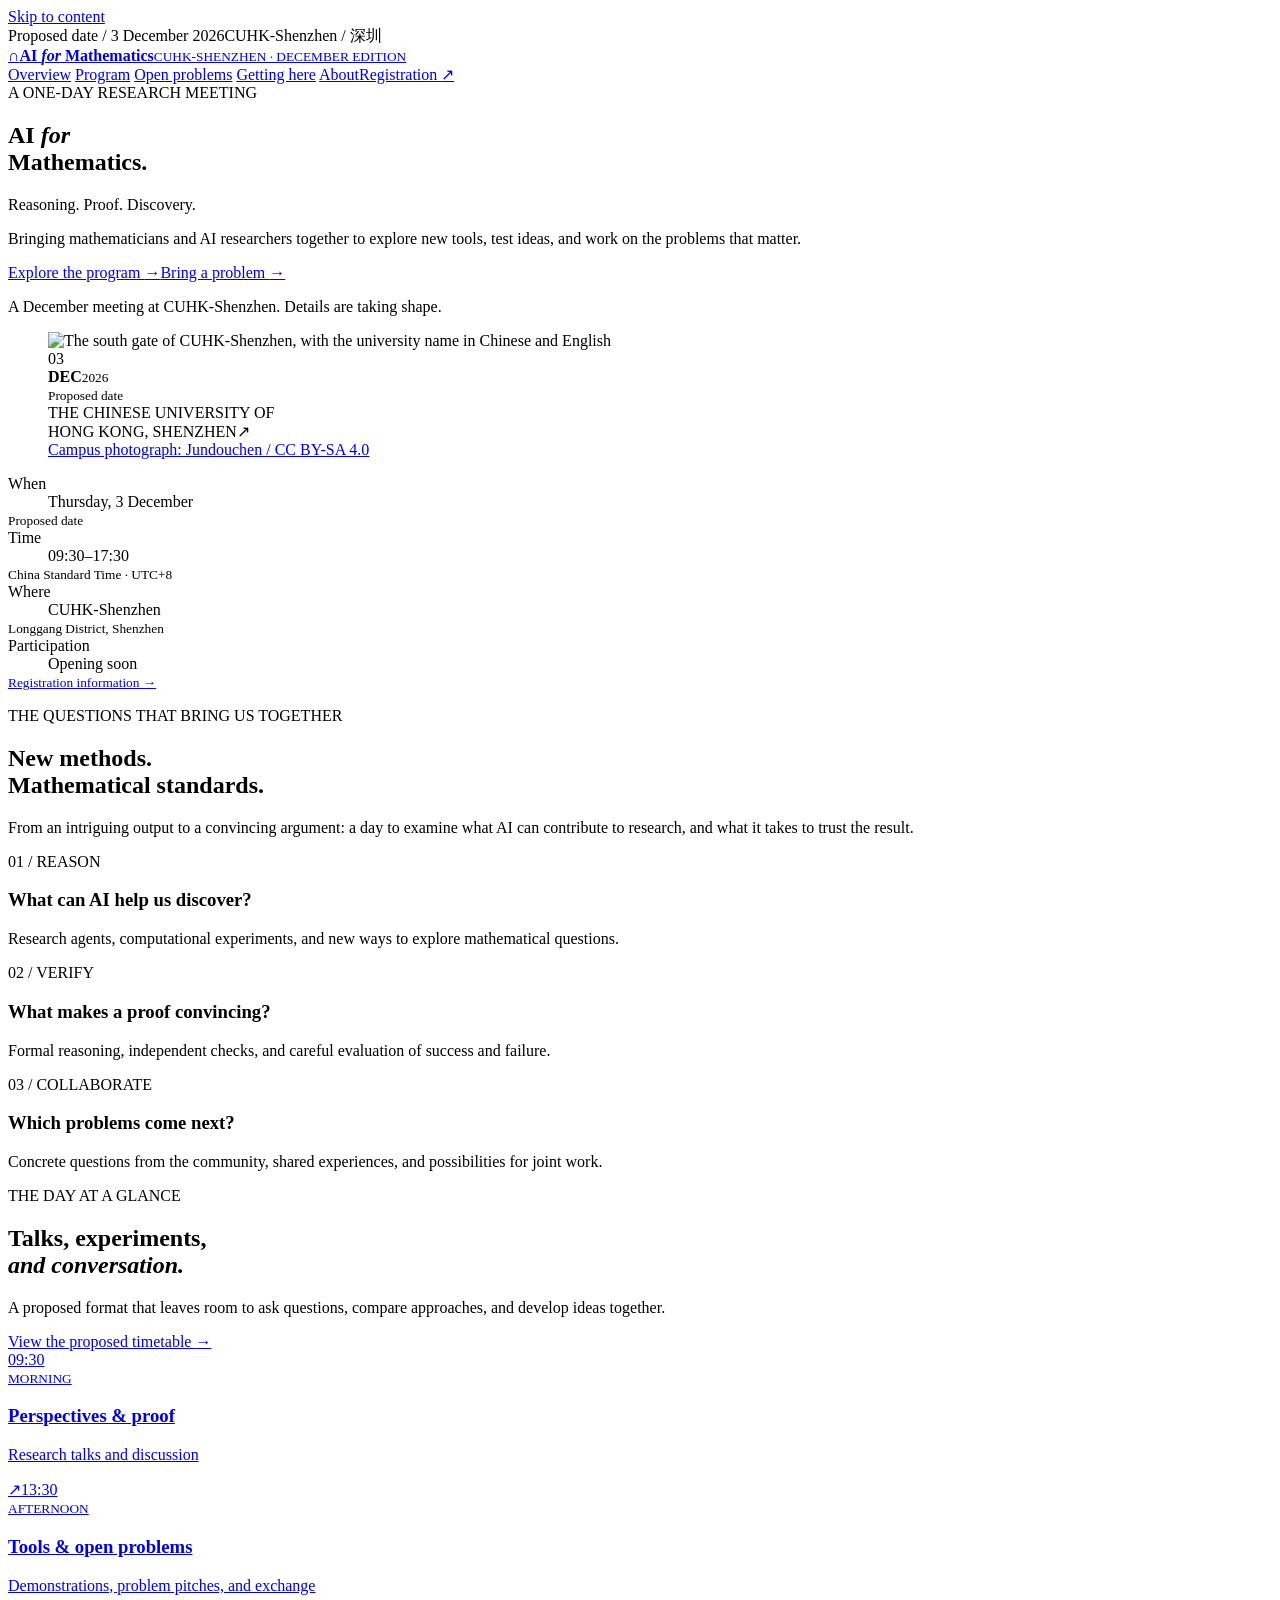
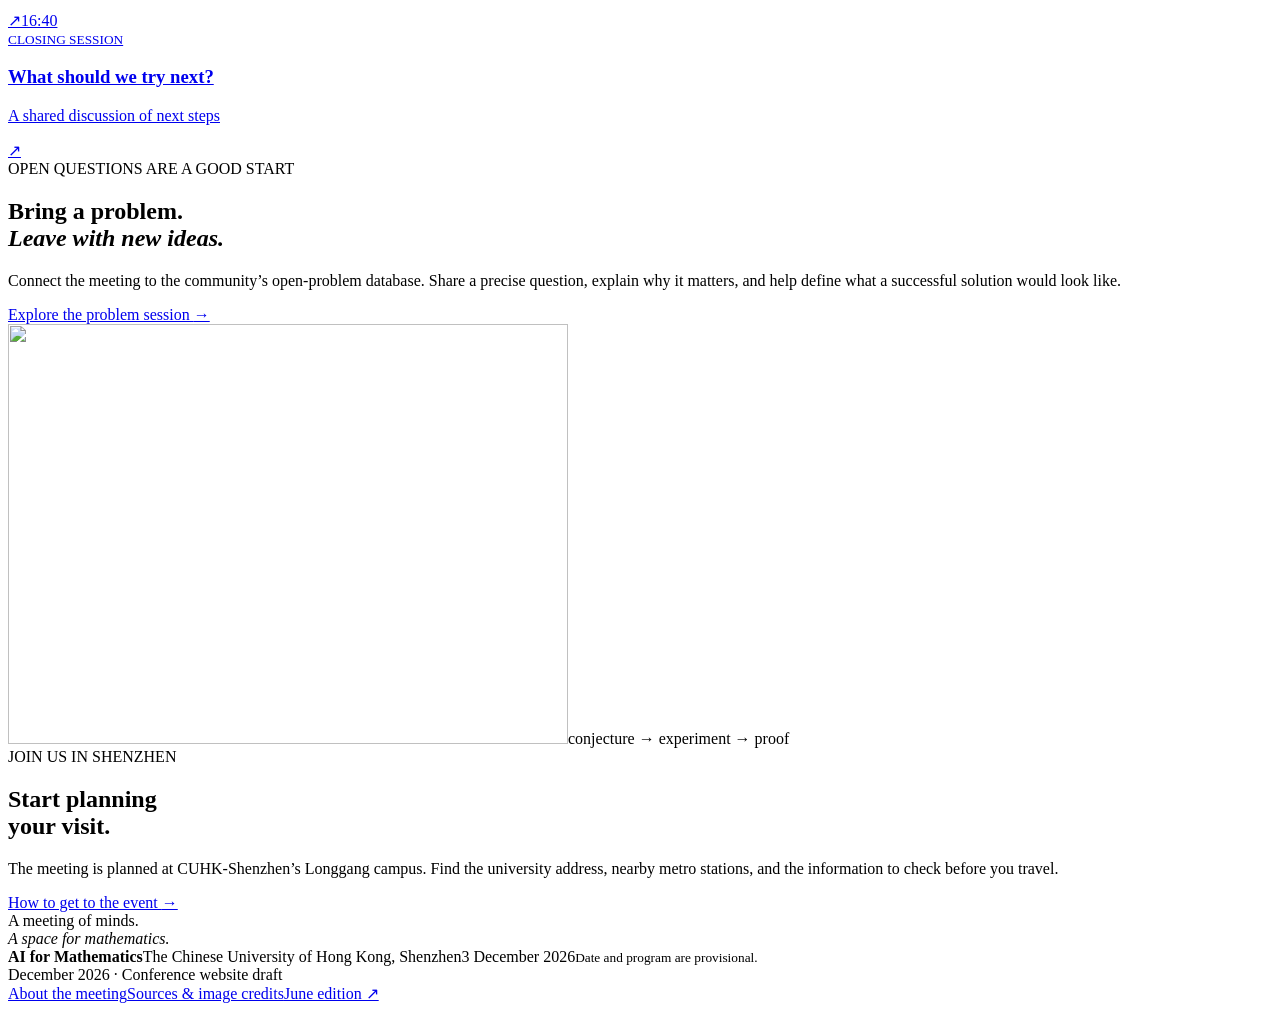
==== index.html @ 8c93e21c "Add files via upload" ====
<!doctype html>
<html lang="en">
<head>
  <meta charset="utf-8">
  <meta name="viewport" content="width=device-width, initial-scale=1">
  <meta name="description" content="A proposed one-day meeting on AI for mathematical reasoning, proof, and discovery at CUHK-Shenzhen in December 2026.">
  <meta name="theme-color" content="#192c3e">
  <meta property="og:title" content="Overview | AI for Mathematics">
  <meta property="og:description" content="A proposed one-day meeting on AI for mathematical reasoning, proof, and discovery at CUHK-Shenzhen in December 2026.">
  <meta property="og:type" content="website">
  <title>Overview | AI for Mathematics · CUHK-Shenzhen</title>
  <link rel="icon" href="assets/images/favicon.svg" type="image/svg+xml">
  <link rel="stylesheet" href="assets/css/styles.css">
  <script src="assets/js/event-config.js" defer></script>
  <script src="assets/js/main.js" defer></script>
</head>
<body>
<a class="skip-link" href="#main">Skip to content</a>
<div class="announcement"><div class="container announcement-inner"><span><span class="status-dot"></span><span data-date-status>Proposed date</span> <span class="announcement-separator">/</span> <span data-event-date>3 December 2026</span></span><span>CUHK-Shenzhen <span class="announcement-separator">/</span> 深圳</span></div></div>
<header class="site-header">
 <div class="container header-inner">
  <a class="brand" href="index.html" aria-label="AI for Mathematics, home"><span class="brand-symbol" aria-hidden="true">∩</span><span><strong>AI <i>for</i> Mathematics</strong><small>CUHK-SHENZHEN · DECEMBER EDITION</small></span></a>
  <button class="menu-toggle" type="button" aria-expanded="false" aria-controls="site-nav" hidden><span>Menu</span><span class="menu-icon" aria-hidden="true"></span></button>
  <nav id="site-nav" aria-label="Main navigation"><a href="index.html" aria-current="page">Overview</a>
<a href="program.html">Program</a>
<a href="problems.html">Open problems</a>
<a href="venue.html">Getting here</a>
<a href="about.html">About</a><a class="nav-register" href="registration.html">Registration <span aria-hidden="true">↗</span></a></nav>
 </div>
</header>
<main id="main">

<section class="hero container">
 <div class="hero-copy"><div class="eyebrow"><span class="mini-rule"></span> A ONE-DAY RESEARCH MEETING</div><h1>AI <em>for</em><br>Mathematics<span class="orange-dot">.</span></h1><p class="hero-tagline">Reasoning. Proof. Discovery.</p><p class="hero-description">Bringing mathematicians and AI researchers together to explore new tools, test ideas, and work on the problems that matter.</p><div class="actions"><a class="button button-primary" href="program.html">Explore the program <span aria-hidden="true">→</span></a><a class="button button-text" href="problems.html">Bring a problem <span aria-hidden="true">→</span></a></div><p class="hero-note">A December meeting at CUHK-Shenzhen. Details are taking shape.</p></div>
 <figure class="hero-figure"><div class="hero-photo-wrap"><img src="assets/images/campus.jpg" alt="The south gate of CUHK-Shenzhen, with the university name in Chinese and English" width="1280" height="853" fetchpriority="high"><div class="date-stamp"><span data-date-day>03</span><div><strong data-date-month>DEC</strong><small data-date-year>2026</small></div><small class="stamp-label" data-date-status>Proposed date</small></div><div class="photo-label"><span>THE CHINESE UNIVERSITY OF<br>HONG KONG, SHENZHEN</span><span aria-hidden="true">↗</span></div></div><figcaption><a href="credits.html#campus-photo">Campus photograph: Jundouchen / CC BY-SA 4.0</a></figcaption></figure>
</section>
<div class="container"><dl class="event-strip"><div><dt>When</dt><dd data-event-weekday>Thursday, 3 December</dd><small data-date-status>Proposed date</small></div><div><dt>Time</dt><dd data-event-hours>09:30–17:30</dd><small>China Standard Time · UTC+8</small></div><div><dt>Where</dt><dd>CUHK-Shenzhen</dd><small>Longgang District, Shenzhen</small></div><div><dt>Participation</dt><dd data-registration-state>Opening soon</dd><small><a href="registration.html">Registration information →</a></small></div></dl></div>
<section class="section container"><div class="section-heading"><div><div class="eyebrow">THE QUESTIONS THAT BRING US TOGETHER</div><h2>New methods.<br>Mathematical standards.</h2></div><p>From an intriguing output to a convincing argument: a day to examine what AI can contribute to research, and what it takes to trust the result.</p></div><div class="theme-grid"><article><span class="item-number">01 / REASON</span><h3>What can AI help us discover?</h3><p>Research agents, computational experiments, and new ways to explore mathematical questions.</p></article><article><span class="item-number">02 / VERIFY</span><h3>What makes a proof convincing?</h3><p>Formal reasoning, independent checks, and careful evaluation of success and failure.</p></article><article><span class="item-number">03 / COLLABORATE</span><h3>Which problems come next?</h3><p>Concrete questions from the community, shared experiences, and possibilities for joint work.</p></article></div></section>
<section class="program-peek"><div class="container split-section"><div><div class="eyebrow">THE DAY AT A GLANCE</div><h2>Talks, experiments,<br><em>and conversation.</em></h2><p>A proposed format that leaves room to ask questions, compare approaches, and develop ideas together.</p><a class="text-link" href="program.html">View the proposed timetable <span aria-hidden="true">→</span></a></div><div class="day-outline"><a href="program.html#morning"><span class="outline-time">09:30</span><div><small>MORNING</small><h3>Perspectives &amp; proof</h3><p>Research talks and discussion</p></div><span aria-hidden="true">↗</span></a><a href="program.html#afternoon"><span class="outline-time">13:30</span><div><small>AFTERNOON</small><h3>Tools &amp; open problems</h3><p>Demonstrations, problem pitches, and exchange</p></div><span aria-hidden="true">↗</span></a><a href="program.html#closing"><span class="outline-time">16:40</span><div><small>CLOSING SESSION</small><h3>What should we try next?</h3><p>A shared discussion of next steps</p></div><span aria-hidden="true">↗</span></a></div></div></section>
<section class="section container"><div class="problem-banner"><div><div class="eyebrow">OPEN QUESTIONS ARE A GOOD START</div><h2>Bring a problem.<br><em>Leave with new ideas.</em></h2><p>Connect the meeting to the community’s open-problem database. Share a precise question, explain why it matters, and help define what a successful solution would look like.</p><a class="button button-light" href="problems.html">Explore the problem session <span aria-hidden="true">→</span></a></div><div class="math-art" aria-hidden="true"><img src="assets/images/math-lines.svg" alt="" width="560" height="420"><span>conjecture → experiment → proof</span></div></div></section>
<section class="container section final-split"><div><div class="eyebrow">JOIN US IN SHENZHEN</div><h2>Start planning<br>your visit.</h2></div><div><p>The meeting is planned at CUHK-Shenzhen’s Longgang campus. Find the university address, nearby metro stations, and the information to check before you travel.</p><a class="text-link" href="venue.html">How to get to the event <span aria-hidden="true">→</span></a></div></section>

</main>
<footer class="site-footer"><div class="container footer-top"><div class="footer-title">A meeting of minds.<br><em>A space for mathematics.</em></div><div class="footer-details"><strong>AI for Mathematics</strong><span>The Chinese University of Hong Kong, Shenzhen</span><span data-event-date>3 December 2026</span><small>Date and program are provisional.</small></div></div><div class="container footer-bottom"><span>December 2026 · Conference website draft</span><div><a href="about.html">About the meeting</a><a href="credits.html">Sources &amp; image credits</a><a href="https://rybindmitry.github.io/events/ai-math-day.html" target="_blank" rel="noopener noreferrer">June edition ↗</a></div></div></footer><div class="toast" role="status" aria-live="polite"></div>
</body>
</html>
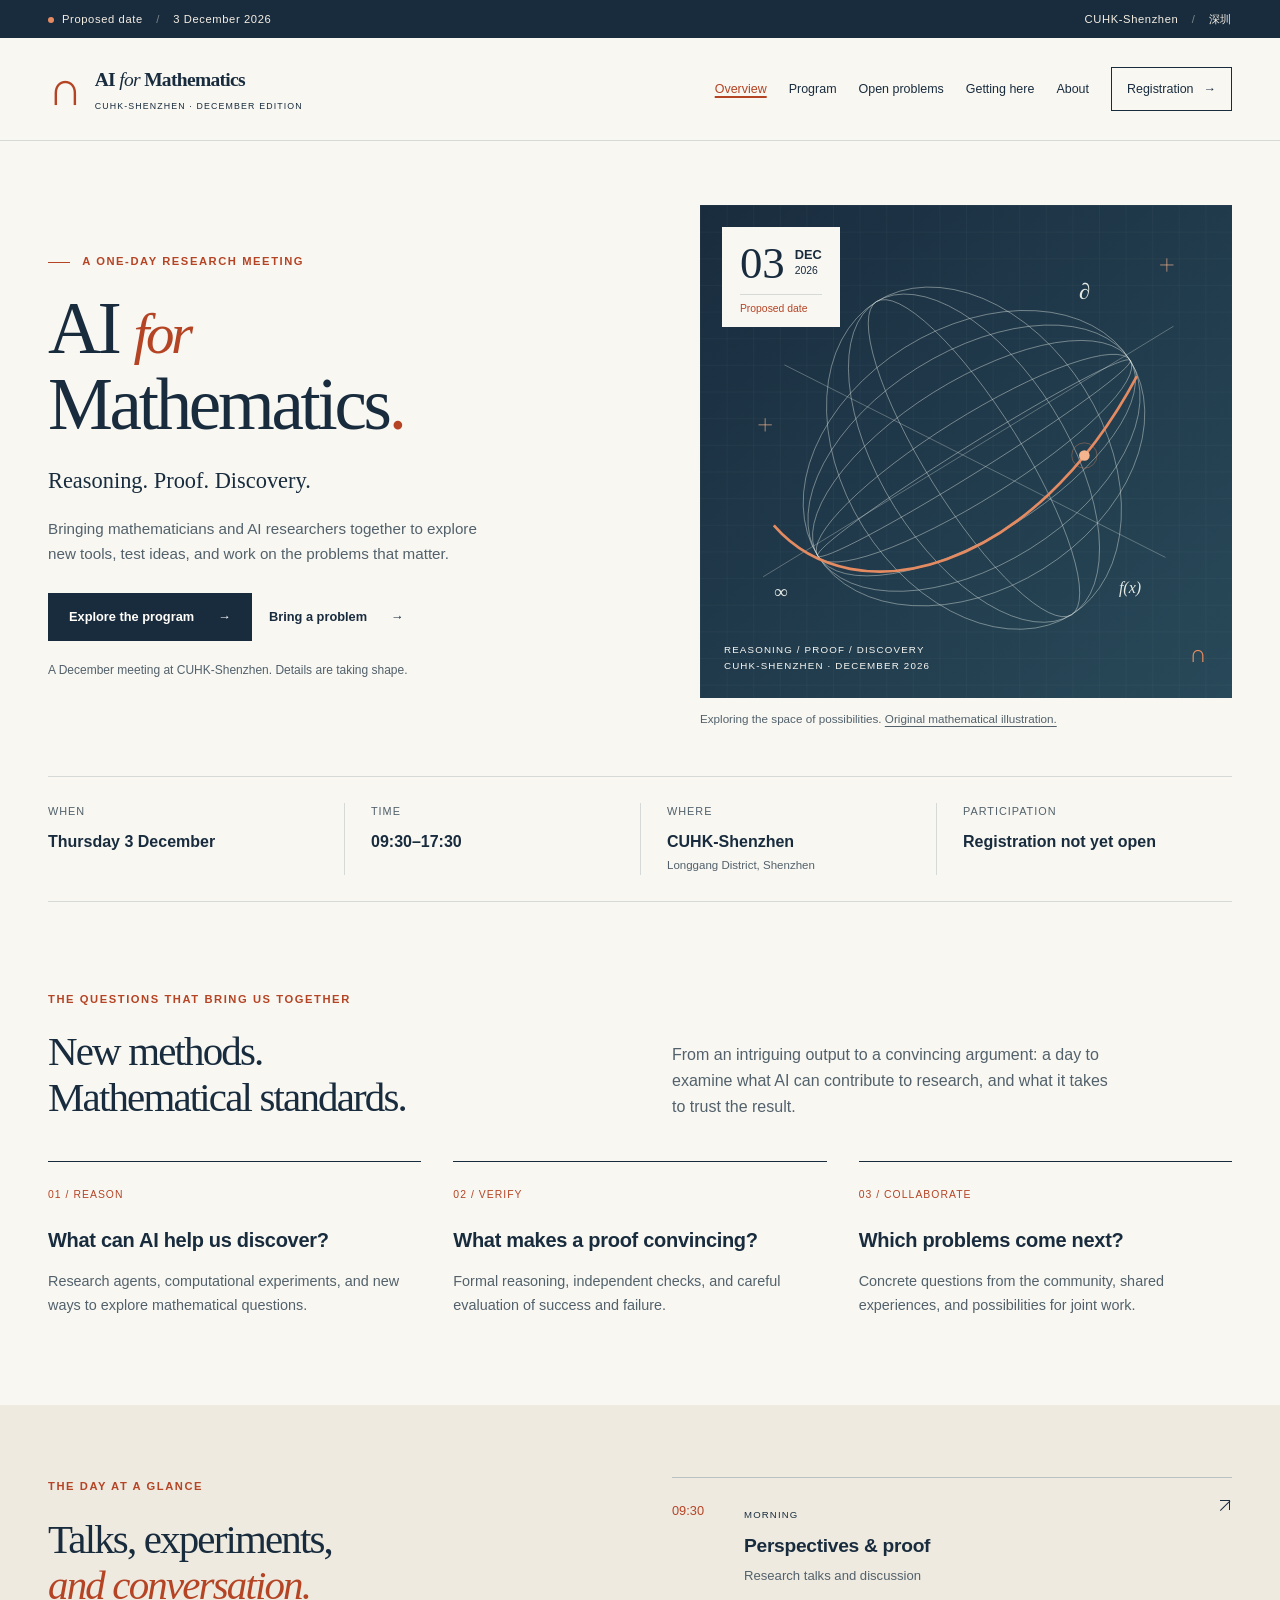
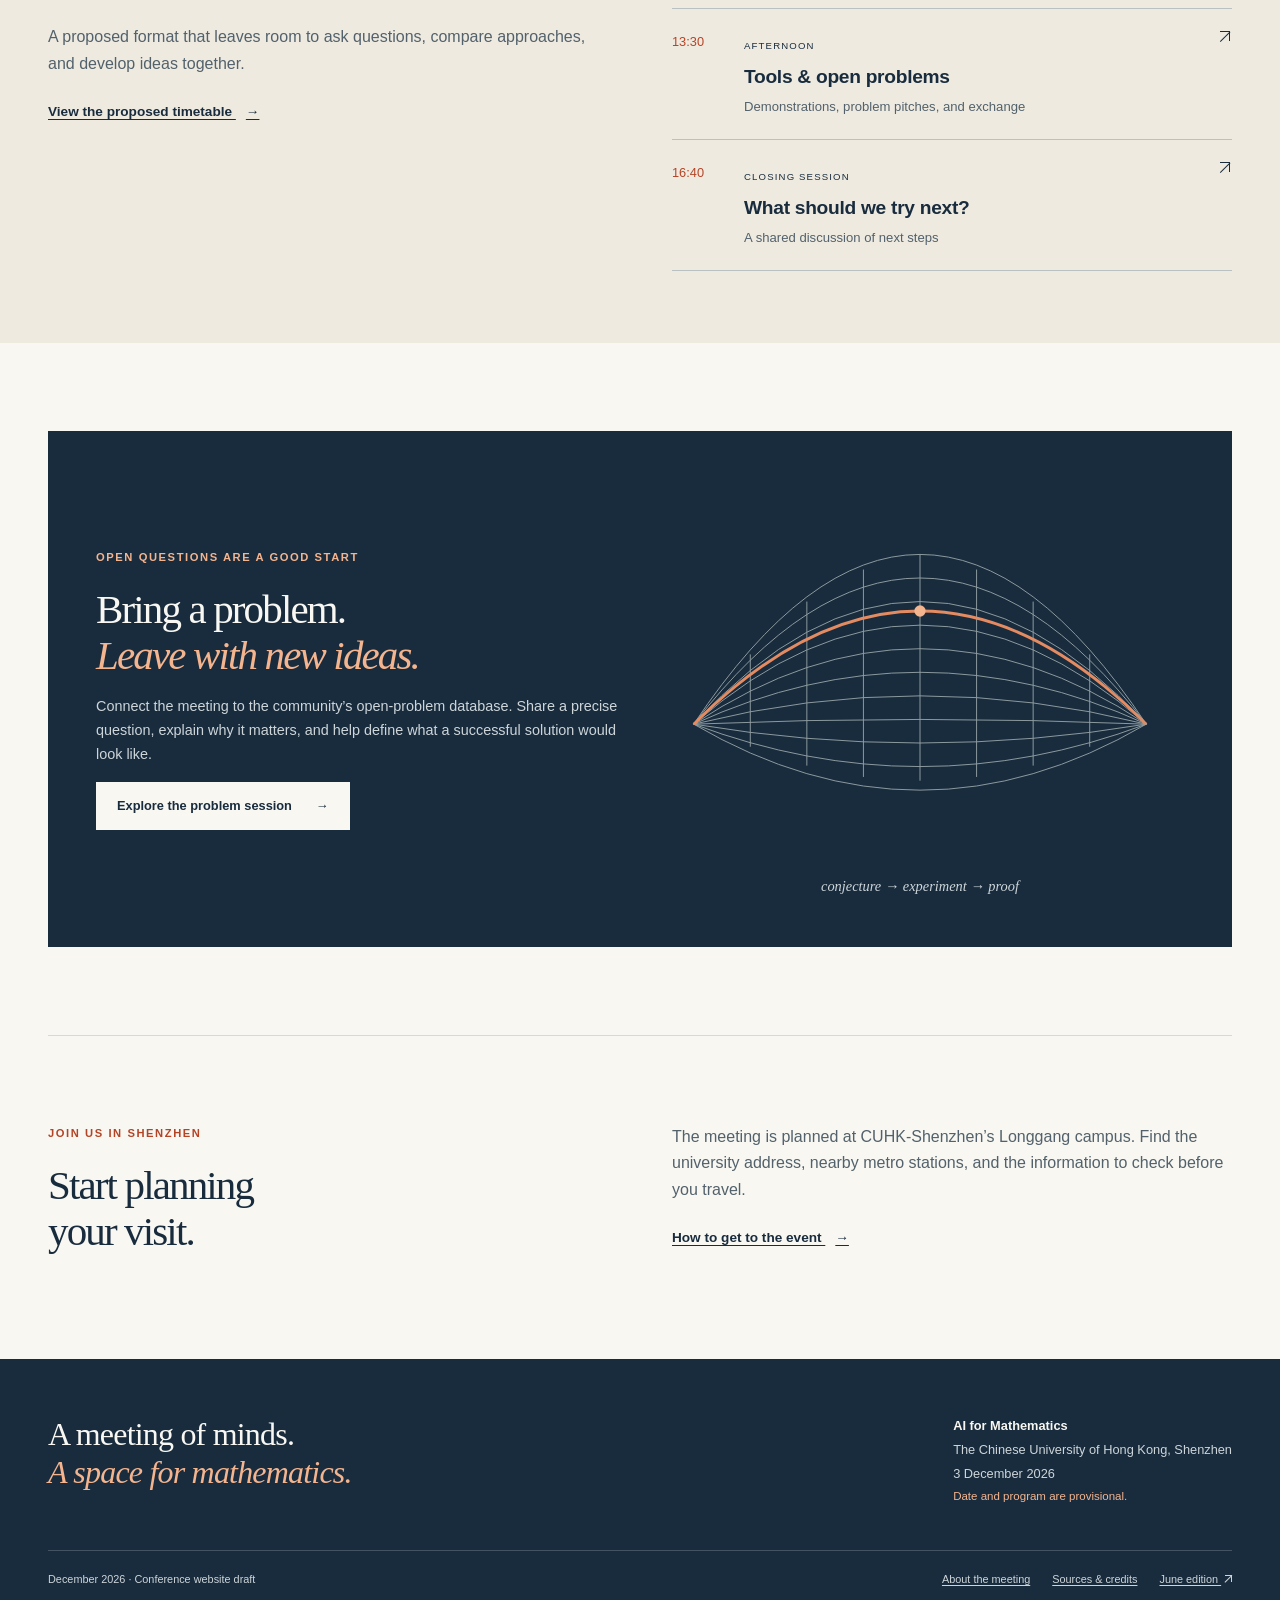
==== commit ff295421: "Restore website assets and add consistent responsive conference design" ====
--- a/index.html
+++ b/index.html
@@ -25,22 +25,22 @@
 <a href="program.html">Program</a>
 <a href="problems.html">Open problems</a>
 <a href="venue.html">Getting here</a>
-<a href="about.html">About</a><a class="nav-register" href="registration.html">Registration <span aria-hidden="true">↗</span></a></nav>
+<a href="about.html">About</a><a class="nav-register" href="registration.html">Registration <span aria-hidden="true">→</span></a></nav>
  </div>
 </header>
-<main id="main">
+<main id="main" tabindex="-1">
 
 <section class="hero container">
  <div class="hero-copy"><div class="eyebrow"><span class="mini-rule"></span> A ONE-DAY RESEARCH MEETING</div><h1>AI <em>for</em><br>Mathematics<span class="orange-dot">.</span></h1><p class="hero-tagline">Reasoning. Proof. Discovery.</p><p class="hero-description">Bringing mathematicians and AI researchers together to explore new tools, test ideas, and work on the problems that matter.</p><div class="actions"><a class="button button-primary" href="program.html">Explore the program <span aria-hidden="true">→</span></a><a class="button button-text" href="problems.html">Bring a problem <span aria-hidden="true">→</span></a></div><p class="hero-note">A December meeting at CUHK-Shenzhen. Details are taking shape.</p></div>
- <figure class="hero-figure"><div class="hero-photo-wrap"><img src="assets/images/campus.jpg" alt="The south gate of CUHK-Shenzhen, with the university name in Chinese and English" width="1280" height="853" fetchpriority="high"><div class="date-stamp"><span data-date-day>03</span><div><strong data-date-month>DEC</strong><small data-date-year>2026</small></div><small class="stamp-label" data-date-status>Proposed date</small></div><div class="photo-label"><span>THE CHINESE UNIVERSITY OF<br>HONG KONG, SHENZHEN</span><span aria-hidden="true">↗</span></div></div><figcaption><a href="credits.html#campus-photo">Campus photograph: Jundouchen / CC BY-SA 4.0</a></figcaption></figure>
+ <figure class="hero-figure"><div class="hero-art-wrap"><img src="assets/images/math-landscape.svg" alt="Intersecting mathematical curves with a highlighted path across a wireframe surface" width="800" height="740" fetchpriority="high"><div class="date-stamp"><span data-date-day>03</span><div><strong data-date-month>DEC</strong><small data-date-year>2026</small></div><small class="stamp-label" data-date-status>Proposed date</small></div><div class="art-label"><span>REASONING / PROOF / DISCOVERY<br>CUHK-SHENZHEN · DECEMBER 2026</span><span aria-hidden="true">∩</span></div></div><figcaption>Exploring the space of possibilities. <a href="credits.html#artwork">Original mathematical illustration.</a></figcaption></figure>
 </section>
-<div class="container"><dl class="event-strip"><div><dt>When</dt><dd data-event-weekday>Thursday, 3 December</dd><small data-date-status>Proposed date</small></div><div><dt>Time</dt><dd data-event-hours>09:30–17:30</dd><small>China Standard Time · UTC+8</small></div><div><dt>Where</dt><dd>CUHK-Shenzhen</dd><small>Longgang District, Shenzhen</small></div><div><dt>Participation</dt><dd data-registration-state>Opening soon</dd><small><a href="registration.html">Registration information →</a></small></div></dl></div>
+<div class="container"><dl class="event-strip"><div><dt>When</dt><dd data-event-weekday>Thursday, 3 December<small data-date-status>Proposed date</small></dd></div><div><dt>Time</dt><dd data-event-hours>09:30–17:30<small>Proposed hours · UTC+8</small></dd></div><div><dt>Where</dt><dd>CUHK-Shenzhen<small>Longgang District, Shenzhen</small></dd></div><div><dt>Participation</dt><dd data-registration-state>Registration not yet open<small><a href="registration.html">Registration information →</a></small></dd></div></dl></div>
 <section class="section container"><div class="section-heading"><div><div class="eyebrow">THE QUESTIONS THAT BRING US TOGETHER</div><h2>New methods.<br>Mathematical standards.</h2></div><p>From an intriguing output to a convincing argument: a day to examine what AI can contribute to research, and what it takes to trust the result.</p></div><div class="theme-grid"><article><span class="item-number">01 / REASON</span><h3>What can AI help us discover?</h3><p>Research agents, computational experiments, and new ways to explore mathematical questions.</p></article><article><span class="item-number">02 / VERIFY</span><h3>What makes a proof convincing?</h3><p>Formal reasoning, independent checks, and careful evaluation of success and failure.</p></article><article><span class="item-number">03 / COLLABORATE</span><h3>Which problems come next?</h3><p>Concrete questions from the community, shared experiences, and possibilities for joint work.</p></article></div></section>
-<section class="program-peek"><div class="container split-section"><div><div class="eyebrow">THE DAY AT A GLANCE</div><h2>Talks, experiments,<br><em>and conversation.</em></h2><p>A proposed format that leaves room to ask questions, compare approaches, and develop ideas together.</p><a class="text-link" href="program.html">View the proposed timetable <span aria-hidden="true">→</span></a></div><div class="day-outline"><a href="program.html#morning"><span class="outline-time">09:30</span><div><small>MORNING</small><h3>Perspectives &amp; proof</h3><p>Research talks and discussion</p></div><span aria-hidden="true">↗</span></a><a href="program.html#afternoon"><span class="outline-time">13:30</span><div><small>AFTERNOON</small><h3>Tools &amp; open problems</h3><p>Demonstrations, problem pitches, and exchange</p></div><span aria-hidden="true">↗</span></a><a href="program.html#closing"><span class="outline-time">16:40</span><div><small>CLOSING SESSION</small><h3>What should we try next?</h3><p>A shared discussion of next steps</p></div><span aria-hidden="true">↗</span></a></div></div></section>
+<section class="program-peek"><div class="container split-section"><div><div class="eyebrow">THE DAY AT A GLANCE</div><h2>Talks, experiments,<br><em>and conversation.</em></h2><p>A proposed format that leaves room to ask questions, compare approaches, and develop ideas together.</p><a class="text-link" href="program.html">View the proposed timetable <span aria-hidden="true">→</span></a></div><div class="day-outline"><a href="program.html#morning"><span class="outline-time">09:30</span><div><small>MORNING</small><h3>Perspectives &amp; proof</h3><p>Research talks and discussion</p></div><span class="external-arrow" aria-hidden="true"></span></a><a href="program.html#afternoon"><span class="outline-time">13:30</span><div><small>AFTERNOON</small><h3>Tools &amp; open problems</h3><p>Demonstrations, problem pitches, and exchange</p></div><span class="external-arrow" aria-hidden="true"></span></a><a href="program.html#closing"><span class="outline-time">16:40</span><div><small>CLOSING SESSION</small><h3>What should we try next?</h3><p>A shared discussion of next steps</p></div><span class="external-arrow" aria-hidden="true"></span></a></div></div></section>
 <section class="section container"><div class="problem-banner"><div><div class="eyebrow">OPEN QUESTIONS ARE A GOOD START</div><h2>Bring a problem.<br><em>Leave with new ideas.</em></h2><p>Connect the meeting to the community’s open-problem database. Share a precise question, explain why it matters, and help define what a successful solution would look like.</p><a class="button button-light" href="problems.html">Explore the problem session <span aria-hidden="true">→</span></a></div><div class="math-art" aria-hidden="true"><img src="assets/images/math-lines.svg" alt="" width="560" height="420"><span>conjecture → experiment → proof</span></div></div></section>
 <section class="container section final-split"><div><div class="eyebrow">JOIN US IN SHENZHEN</div><h2>Start planning<br>your visit.</h2></div><div><p>The meeting is planned at CUHK-Shenzhen’s Longgang campus. Find the university address, nearby metro stations, and the information to check before you travel.</p><a class="text-link" href="venue.html">How to get to the event <span aria-hidden="true">→</span></a></div></section>
 
 </main>
-<footer class="site-footer"><div class="container footer-top"><div class="footer-title">A meeting of minds.<br><em>A space for mathematics.</em></div><div class="footer-details"><strong>AI for Mathematics</strong><span>The Chinese University of Hong Kong, Shenzhen</span><span data-event-date>3 December 2026</span><small>Date and program are provisional.</small></div></div><div class="container footer-bottom"><span>December 2026 · Conference website draft</span><div><a href="about.html">About the meeting</a><a href="credits.html">Sources &amp; image credits</a><a href="https://rybindmitry.github.io/events/ai-math-day.html" target="_blank" rel="noopener noreferrer">June edition ↗</a></div></div></footer><div class="toast" role="status" aria-live="polite"></div>
+<footer class="site-footer"><div class="container footer-top"><div class="footer-title">A meeting of minds.<br><em>A space for mathematics.</em></div><div class="footer-details"><strong>AI for Mathematics</strong><span>The Chinese University of Hong Kong, Shenzhen</span><span data-event-date>3 December 2026</span><small>Date and program are provisional.</small></div></div><div class="container footer-bottom"><span>December 2026 · Conference website draft</span><div><a href="about.html">About the meeting</a><a href="credits.html">Sources &amp; credits</a><a href="https://rybindmitry.github.io/events/ai-math-day.html" target="_blank" rel="noopener noreferrer">June edition&nbsp;<span class="external-arrow" aria-hidden="true"></span></a></div></div></footer><div class="toast" role="status" aria-live="polite"></div>
 </body>
 </html>
--- a/assets/css/styles.css
+++ b/assets/css/styles.css
@@ -0,0 +1,363 @@
+/* Shared static-site styles. No external fonts or runtime dependencies. */
+:root {
+  --ink: #192c3e;
+  --muted: #52616b;
+  --paper: #f8f7f2;
+  --white: #fffefa;
+  --line: #d5d9d7;
+  --accent: #b54425;
+  --orange: #e58b62;
+  --soft: #eeeae0;
+  --serif: Georgia, 'Times New Roman', serif;
+  --sans: -apple-system, BlinkMacSystemFont, 'Segoe UI', sans-serif;
+}
+* { box-sizing: border-box; }
+html { scroll-behavior: smooth; scroll-padding-top: 2rem; }
+body { margin: 0; background: var(--paper); color: var(--ink); font: 1rem/1.65 var(--sans); }
+[hidden] { display: none !important; }
+::selection { background: #f3c5a9; color: var(--ink); }
+a { color: inherit; text-underline-offset: .22em; text-decoration-thickness: 1px; }
+a:hover { color: var(--accent); }
+button, input { font: inherit; }
+button, a { -webkit-tap-highlight-color: transparent; }
+button { cursor: pointer; }
+:focus-visible { outline: 3px solid var(--accent); outline-offset: 5px; }
+img { display: block; max-width: 100%; height: auto; }
+figure, dl, dd { margin: 0; }
+h1, h2, h3, p { margin: 0 0 1rem; }
+h1, h2, h3 { line-height: 1.12; font-weight: 500; text-wrap: balance; }
+h1, h2 { font-family: var(--serif); letter-spacing: -.045em; }
+h1 { font-size: clamp(3rem, 5.6vw, 5.5rem); }
+h2 { font-size: clamp(2rem, 3.2vw, 3rem); }
+h3 { font-size: 1.25rem; font-weight: 600; line-height: 1.35; letter-spacing: -.015em; }
+h1 em, h2 em { font-weight: 400; color: var(--accent); }
+p { color: var(--muted); }
+p:last-child { margin-bottom: 0; }
+small, .small, .source-note { font-size: .82rem; line-height: 1.65; }
+strong { font-weight: 600; }
+hr { border: 0; border-top: 1px solid var(--line); margin: 2rem 0; }
+.container { width: min(1200px, calc(100% - 96px)); margin-inline: auto; }
+.section { padding-block: 88px; }
+.section-top-small { padding-top: 24px; }
+.section-bottom { padding-bottom: 88px; }
+.eyebrow { color: var(--accent); font-size: .7rem; font-weight: 700; letter-spacing: .14em; line-height: 1.65; margin-bottom: 1.3rem; text-transform: uppercase; }
+.muted, figcaption { color: var(--muted); }
+figcaption { font-size: .73rem; line-height: 1.6; padding-top: .75rem; }
+.skip-link { position: fixed; z-index: 20; top: 8px; left: 8px; padding: .7rem 1.2rem; background: var(--white); transform: translateY(-150%); }
+.skip-link:focus { transform: translateY(0); }
+.sr-only { position: absolute; width: 1px; height: 1px; padding: 0; margin: -1px; overflow: hidden; clip-path: inset(50%); white-space: nowrap; border: 0; }
+.announcement { background: var(--ink); color: #f5eee3; font-size: .7rem; letter-spacing: .055em; }
+.announcement-inner { min-height: 38px; display: flex; justify-content: space-between; align-items: center; gap: 12px; }
+.announcement-separator { opacity: .45; margin-inline: .6rem; }
+.status-dot { display: inline-block; width: 6px; height: 6px; border-radius: 50%; background: var(--orange); margin-right: .5rem; vertical-align: middle; }
+.site-header { border-bottom: 1px solid var(--line); }
+.header-inner { display: flex; justify-content: space-between; align-items: center; gap: 24px; min-height: 102px; }
+.brand { display: flex; align-items: center; gap: 12px; text-decoration: none; flex-shrink: 0; }
+.brand-symbol { font-family: var(--serif); font-size: 3rem; line-height: 1; color: var(--accent); }
+.brand strong { display: block; font-family: var(--serif); font-size: 1.22rem; letter-spacing: -.035em; }
+.brand i { font-weight: 400; }
+.brand small { display: block; font-size: .55rem; letter-spacing: .13em; margin-top: 3px; }
+#site-nav { display: flex; align-items: center; gap: 22px; }
+#site-nav a { display: flex; align-items: center; gap: 10px; min-height: 44px; font-size: .78rem; text-decoration: none; white-space: nowrap; }
+#site-nav a[aria-current] { color: var(--accent); text-decoration: underline; text-decoration-thickness: 2px; }
+#site-nav .nav-register { padding-inline: 15px; border: 1px solid var(--ink); }
+#site-nav .nav-register:hover { background: var(--ink); color: var(--white); }
+.menu-toggle { min-height: 44px; padding: 8px 12px; border: 1px solid var(--line); background: transparent; color: var(--ink); align-items: center; gap: 12px; }
+.menu-icon, .menu-icon::after { display: block; width: 16px; height: 1px; background: currentColor; }
+.menu-icon::after { content: ''; transform: translateY(5px); }
+.actions { display: flex; flex-wrap: wrap; align-items: center; gap: 16px; margin-top: 1.7rem; }
+.button { display: inline-flex; justify-content: center; align-items: center; gap: 24px; min-height: 48px; padding: 12px 20px; font-size: .8rem; font-weight: 600; line-height: 1.6; text-decoration: none; border: 1px solid transparent; text-align: center; }
+.button-primary { background: var(--ink); color: var(--white); }
+.button-primary:hover { background: var(--accent); color: white; }
+.button-outline { border-color: var(--ink); background: transparent; color: var(--ink); }
+.button-outline:hover { background: var(--ink); color: var(--white); }
+.button-text { padding-inline: 0; }
+.button-text:hover { text-decoration: underline; }
+.button-light { background: var(--paper); color: var(--ink); }
+.button-light:hover { background: #f3c5a9; color: var(--ink); }
+.text-link { display: inline-block; font-size: .85rem; font-weight: 600; padding-block: 8px; }
+.text-link span { margin-left: 10px; }
+.external-arrow { display: inline-block; position: relative; width: .7em; height: .7em; margin-left: .3em; vertical-align: .05em; flex: 0 0 .7em; }
+.external-arrow::before { content: ''; position: absolute; inset: 0 0 auto auto; width: .55em; height: .55em; border-top: 1px solid currentColor; border-right: 1px solid currentColor; }
+.external-arrow::after { content: ''; position: absolute; top: 0; right: 0; width: .9em; border-top: 1px solid currentColor; transform: rotate(-45deg); transform-origin: right; }
+.hero { display: grid; grid-template-columns: 1.12fr 1fr; gap: 56px; padding-block: 64px 48px; align-items: center; }
+.hero h1 { font-size: clamp(3.8rem, 5.7vw, 5.6rem); line-height: 1.04; margin-bottom: 20px; }
+.hero h1 em { font-size: .78em; }
+.orange-dot { color: var(--accent); }
+.mini-rule { display: inline-block; width: 22px; height: 1px; background: currentColor; vertical-align: middle; margin-right: 8px; }
+.hero-tagline { font-family: var(--serif); font-size: 1.4rem; color: var(--ink); }
+.hero-description { max-width: 440px; font-size: .95rem; }
+.hero-note { font-size: .75rem; margin-top: 20px; }
+.hero-art-wrap { position: relative; background: var(--ink); overflow: hidden; }
+.hero-art-wrap > img { width: 100%; aspect-ratio: 1.08; object-fit: cover; }
+.date-stamp { position: absolute; top: 22px; left: 22px; display: grid; grid-template-columns: auto auto; column-gap: 10px; background: var(--paper); padding: 14px 18px 10px; }
+.date-stamp > span { font-family: var(--serif); font-size: 2.8rem; line-height: 1; }
+.date-stamp > div { display: grid; align-content: center; }
+.date-stamp strong { font-size: .8rem; line-height: 1.1; }
+.date-stamp small { font-size: .65rem; }
+.date-stamp .stamp-label { grid-column: 1/-1; border-top: 1px solid var(--line); padding-top: 5px; margin-top: 8px; color: var(--accent); }
+.art-label { display: flex; align-items: flex-end; justify-content: space-between; gap: 16px; position: absolute; bottom: 24px; left: 24px; right: 24px; font-size: .61rem; letter-spacing: .12em; line-height: 1.6; color: #f8f7f2; }
+.art-label > span:last-child { font-size: 1.5rem; color: var(--orange); }
+.event-strip { display: grid; grid-template-columns: repeat(4, 1fr); border-block: 1px solid var(--line); padding-block: 26px; }
+.event-strip > div { border-left: 1px solid var(--line); padding-inline: 26px; }
+.event-strip > div:first-child { border-left: 0; padding-left: 0; }
+dt { font-size: .68rem; letter-spacing: .09em; text-transform: uppercase; color: var(--muted); margin-bottom: 8px; }
+.event-strip dd { font-size: 1rem; font-weight: 600; }
+.event-strip small { display: block; color: var(--muted); font-size: .72rem; font-weight: 400; }
+.section-heading, .split-section, .final-split { display: grid; grid-template-columns: 1fr 1fr; gap: 64px; align-items: start; }
+.section-heading { align-items: end; margin-bottom: 40px; }
+.section-heading > p { max-width: 440px; }
+.section-heading h2 { margin-bottom: 0; }
+.theme-grid { display: grid; grid-template-columns: repeat(3, 1fr); gap: 32px; }
+.theme-grid article { padding-top: 24px; border-top: 1px solid var(--ink); }
+.item-number { display: block; font-size: .65rem; letter-spacing: .1em; color: var(--accent); margin-bottom: 24px; }
+.theme-grid p { font-size: .9rem; }
+.program-peek, .problem-session-band { background: var(--soft); padding-block: 72px; }
+.day-outline > a { display: grid; grid-template-columns: 54px 1fr 18px; gap: 18px; border-top: 1px solid #b9c1c2; padding-block: 22px; text-decoration: none; }
+.day-outline > a:last-child { border-bottom: 1px solid #b9c1c2; }
+.outline-time { font-size: .8rem; font-variant-numeric: tabular-nums; color: var(--accent); }
+.day-outline small { font-size: .6rem; letter-spacing: .12em; }
+.day-outline h3 { margin-block: 6px; font-size: 1.2rem; }
+.day-outline p { font-size: .82rem; }
+.problem-banner { background: var(--ink); color: var(--paper); display: grid; grid-template-columns: 1fr 1fr; gap: 32px; padding: 48px; align-items: center; }
+.problem-banner .eyebrow, .problem-banner h2 em { color: #f4b48e; }
+.problem-banner p { color: #cdd5d9; font-size: .9rem; }
+.math-art { min-width: 0; }
+.math-art img { width: 100%; }
+.math-art > span { display: block; color: #cdd5d9; text-align: center; font-family: var(--serif); font-style: italic; font-size: .9rem; }
+.final-split { border-top: 1px solid var(--line); }
+.site-footer { background: var(--ink); color: var(--paper); padding-block: 56px 22px; }
+.footer-top { display: flex; justify-content: space-between; gap: 32px; padding-bottom: 44px; }
+.footer-title { font-family: var(--serif); font-size: 2rem; line-height: 1.2; letter-spacing: -.025em; }
+.footer-title em { color: #f4b48e; }
+.footer-details { display: grid; gap: 3px; font-size: .8rem; color: #cdd5d9; }
+.footer-details strong { color: var(--paper); }
+.footer-details small { color: #f4b48e; font-size: .72rem; }
+.footer-bottom { border-top: 1px solid #435362; padding-top: 20px; display: flex; justify-content: space-between; gap: 24px; font-size: .68rem; color: #cdd5d9; }
+.footer-bottom > div { display: flex; flex-wrap: wrap; gap: 22px; }
+.site-footer a:hover { color: #f4b48e; }
+.page-intro { padding-block: 64px 42px; border-bottom: 1px solid var(--line); margin-bottom: 24px; }
+.page-intro h1 { max-width: 900px; }
+.page-lead { max-width: 650px; font-size: 1.05rem; margin-top: 22px; }
+.notice { display: flex; align-items: flex-start; gap: 16px; background: #f0e9db; border-left: 3px solid var(--accent); padding: 20px 24px; font-size: .88rem; }
+.notice strong { display: block; margin-bottom: 4px; }
+.notice-mark { flex: 0 0 23px; border: 1px solid var(--accent); color: var(--accent); text-align: center; height: 23px; line-height: 21px; border-radius: 50%; font-family: var(--serif); font-style: italic; }
+.program-toolbar { display: flex; flex-wrap: wrap; align-items: center; justify-content: space-between; gap: 20px; padding-block: 30px; }
+.filter-group { display: inline-flex; flex-wrap: wrap; border: 1px solid var(--line); padding: 4px; gap: 4px; }
+.filter-group button { min-height: 40px; border: 0; background: transparent; padding: 8px 16px; color: var(--ink); font-size: .78rem; }
+.filter-group button[aria-pressed=true] { background: var(--ink); color: var(--paper); }
+.filter-group button:hover { text-decoration: underline; }
+.toolbar-links { display: flex; flex-wrap: wrap; align-items: center; gap: 20px; font-size: .75rem; }
+.text-button { border: 0; padding: 8px 0; background: transparent; color: var(--ink); font-size: .8rem; text-decoration: underline; text-underline-offset: .2em; min-height: 44px; }
+.schedule-block { margin-top: 30px; }
+.schedule-heading { display: flex; align-items: baseline; gap: 32px; padding-block: 18px; border-bottom: 2px solid var(--ink); }
+.schedule-heading > span { font-size: .7rem; text-transform: uppercase; letter-spacing: .1em; color: var(--accent); min-width: 86px; }
+.schedule-heading h2 { font-size: 2rem; margin: 0; }
+.schedule-row { display: grid; grid-template-columns: 86px 1fr 64px; gap: 32px; border-bottom: 1px solid var(--line); padding: 28px 20px 28px 0; }
+.session-time { display: grid; align-content: start; font-size: .88rem; font-variant-numeric: tabular-nums; }
+.session-time time { font-weight: 600; }
+.session-time span { color: var(--muted); }
+.session-type { color: var(--accent); font-size: .64rem; letter-spacing: .1em; text-transform: uppercase; }
+.session-content h3 { margin-block: 6px 8px; }
+.session-content p { font-size: .88rem; margin-bottom: 6px; }
+.session-content .speaker-status { font-size: .75rem; font-style: italic; }
+.session-duration { color: var(--muted); text-align: right; font-size: .75rem; padding-top: 4px; }
+.schedule-break { background: var(--soft); padding-left: 16px; }
+.schedule-break h3 { font-family: var(--serif); font-weight: 400; font-size: 1.4rem; }
+.simple-callout { padding: 36px; border: 1px solid var(--line); display: flex; flex-wrap: wrap; justify-content: space-between; align-items: center; gap: 24px; }
+.simple-callout h2 { font-size: 2rem; }
+.simple-callout > div { max-width: 700px; }
+.simple-callout .actions { margin-top: 0; }
+.registration-layout, .about-grid, .venue-lead, .problem-intro, .travel-layout, .faq-section { display: grid; grid-template-columns: 1fr 1fr; gap: 64px; align-items: start; }
+.registration-panel, .about-facts { background: var(--white); padding: 36px; border: 1px solid var(--line); }
+.registration-panel h2 { margin-top: 24px; }
+.pill { display: inline-flex; align-items: center; padding: 5px 10px; font-size: .65rem; letter-spacing: .06em; font-weight: 600; border: 1px solid #cba58a; color: #88371e; background: #fbefe5; }
+.opening-line { font-size: .85rem; font-weight: 600; margin-bottom: 8px; }
+.registration-closed { padding: 20px; background: var(--soft); margin-top: 24px; }
+.registration-open, .registration-qr { margin-top: 24px; }
+.registration-qr img { margin-bottom: 10px; }
+.info-list > div { padding-block: 14px; border-bottom: 1px solid var(--line); }
+.info-list > div:last-child { border-bottom: 0; }
+.info-list small { display: block; color: var(--muted); margin-top: 3px; }
+.info-list dt { margin-bottom: 4px; }
+.registration-aside { padding-top: 12px; }
+.numbered-steps { list-style: none; padding: 0; margin: 28px 0 0; }
+.numbered-steps li { display: grid; grid-template-columns: 32px 1fr; gap: 20px; border-top: 1px solid var(--line); padding-block: 24px; }
+.numbered-steps li > span { color: var(--accent); font-size: .75rem; }
+.numbered-steps p { font-size: .9rem; }
+.faq-section { grid-template-columns: .7fr 1fr; }
+.faq-list details { border-top: 1px solid var(--line); }
+.faq-list details:last-child { border-bottom: 1px solid var(--line); }
+.faq-list summary { cursor: pointer; display: flex; align-items: center; justify-content: space-between; gap: 20px; padding-block: 20px; font-size: .92rem; font-weight: 600; list-style: none; }
+.faq-list summary::-webkit-details-marker { display: none; }
+.faq-list summary > span { color: var(--accent); font-size: 1.2rem; }
+.faq-list details[open] summary > span { transform: rotate(45deg); }
+.faq-list details p { padding-bottom: 22px; font-size: .9rem; }
+.prose h2 { font-size: 2.15rem; }
+.spaced-heading { margin-top: 42px; }
+.about-grid { grid-template-columns: 1.25fr .8fr; }
+.archive-panel { display: grid; grid-template-columns: 160px 1fr; gap: 40px; border-block: 1px solid var(--line); padding-block: 40px; }
+.archive-date { display: grid; align-content: start; padding-block: 8px; border-right: 1px solid var(--line); }
+.archive-date > span { font-family: var(--serif); font-size: 5rem; line-height: 1; }
+.archive-date strong { font-size: .8rem; margin-block: 10px; }
+.archive-date small { font-size: .6rem; letter-spacing: .1em; color: var(--accent); }
+.problem-quote { padding: 40px; background: var(--soft); }
+.quote-mark { color: var(--accent); font-family: var(--serif); font-size: 4rem; line-height: 1; }
+.problem-quote > p { color: var(--ink); font: 2.7rem/1.2 var(--serif); letter-spacing: -.025em; margin-block: 24px; }
+.problem-quote em { color: var(--accent); }
+.problem-quote .small { color: var(--muted); }
+.problem-checklist { display: grid; grid-template-columns: repeat(4, 1fr); gap: 24px; }
+.problem-checklist article { border-top: 1px solid var(--line); padding-top: 20px; }
+.problem-checklist article > span { display: block; color: var(--accent); font: 2rem/1.2 var(--serif); margin-bottom: 24px; }
+.problem-checklist h3 { font-size: 1.1rem; }
+.problem-checklist p { font-size: .88rem; }
+.download-row { display: flex; flex-wrap: wrap; justify-content: space-between; align-items: center; gap: 24px; margin-top: 32px; padding-top: 24px; border-top: 1px solid var(--line); }
+.download-row p { margin: 0; font-size: .9rem; }
+.venue-lead { align-items: stretch; gap: 40px; }
+.venue-illustration { background: var(--ink); }
+.venue-illustration > img { width: 100%; }
+.venue-illustration figcaption { padding: 20px 24px; color: #cdd5d9; font-size: .78rem; }
+.address-panel { padding-block: 20px; }
+address { font-style: normal; margin-bottom: 24px; }
+.chinese-address { border-top: 1px solid var(--line); padding-top: 20px; margin-bottom: 20px; }
+.chinese-address strong, .chinese-address span { display: block; }
+.chinese-address span { color: var(--muted); font-size: .9rem; }
+.address-panel .small { margin-block: 12px; }
+.venue-details { display: grid; grid-template-columns: repeat(3,1fr); margin-top: 24px; border-block: 1px solid var(--line); }
+.venue-details > div { padding: 24px; border-left: 1px solid var(--line); }
+.venue-details > div:first-child { padding-left: 0; border-left: 0; }
+.venue-details small { display: block; color: var(--muted); }
+.travel-layout { grid-template-columns: .7fr 1fr; }
+.travel-methods article { display: grid; grid-template-columns: 36px 1fr; gap: 20px; padding-block: 28px; border-top: 1px solid var(--line); }
+.travel-methods article:first-child { padding-top: 0; border-top: 0; }
+.travel-methods p { font-size: .9rem; }
+.transport-symbol { border: 1px solid var(--line); width: 36px; height: 36px; display: grid; place-items: center; color: var(--accent); }
+.metro-line { display: inline-block; border: 1px solid var(--line); padding: 0 6px; font-size: .78rem; white-space: nowrap; color: var(--ink); }
+.visitor-note { padding: 40px; background: var(--soft); }
+.visitor-note .source-note { margin-top: 26px; }
+.credits-content { max-width: 850px; padding-bottom: 88px; }
+.credits-content article { padding-block: 32px; border-bottom: 1px solid var(--line); scroll-margin-top: 24px; }
+.credits-content article:first-child { padding-top: 0; }
+.credits-content h2 { font-size: 2.2rem; }
+.source-list { list-style: none; padding: 0; }
+.source-list li { padding-block: 14px; }
+.source-list span { display: block; color: var(--muted); font-size: .85rem; padding-top: 4px; }
+.toast { position: fixed; bottom: 24px; left: 50%; transform: translateX(-50%); max-width: calc(100% - 32px); width: max-content; background: var(--ink); color: var(--paper); padding: 12px 20px; font-size: .85rem; box-shadow: 0 4px 20px #192c3e22; z-index: 10; }
+.toast:empty { display: none; }
+@media (max-width: 1120px) {
+  .container { width: calc(100% - 64px); }
+  .header-inner { flex-wrap: wrap; padding-block: 20px; gap: 12px; }
+  #site-nav { gap: 18px; }
+  .hero { gap: 32px; }
+  .hero h1 { font-size: clamp(3.4rem, 6vw, 4.7rem); }
+  .hero .actions { gap: 8px; }
+  .hero .button { padding-inline: 12px; gap: 12px; }
+  .registration-layout, .about-grid, .venue-lead, .problem-intro, .travel-layout, .faq-section, .split-section, .section-heading, .final-split { gap: 36px; }
+  .event-strip > div { padding-inline: 16px; }
+  .event-strip dd { font-size: .9rem; }
+}
+@media (max-width: 760px) {
+  .container { width: calc(100% - 40px); }
+  .announcement { font-size: .62rem; letter-spacing: .015em; }
+  .announcement-inner { min-height: 40px; }
+  .announcement-inner > span:last-child { display: none; }
+  .announcement-separator { margin-inline: .3rem; }
+  .header-inner { padding-block: 16px; min-height: 84px; gap: 12px; }
+  .brand { gap: 8px; }
+  .brand-symbol { font-size: 2.6rem; }
+  .brand strong { font-size: 1.12rem; }
+  .brand small { font-size: .48rem; letter-spacing: .09em; }
+  .menu-toggle:not([hidden]) { display: flex; font-size: .75rem; }
+  #site-nav { width: 100%; flex-wrap: wrap; gap: 0; border-top: 1px solid var(--line); margin-top: 4px; padding-top: 8px; }
+  #site-nav a { width: 50%; min-height: 48px; padding: 8px; font-size: .85rem; }
+  #site-nav .nav-register { border: 0; padding-inline: 8px; }
+  #site-nav[data-collapsed=true] { display: none; }
+  .hero, .section-heading, .split-section, .final-split, .registration-layout, .about-grid, .venue-lead, .problem-intro, .travel-layout, .faq-section { grid-template-columns: 1fr; gap: 32px; }
+  .hero { padding-block: 40px 32px; }
+  .hero h1 { font-size: clamp(3rem, 10vw, 4.8rem); }
+  .hero-tagline { font-size: 1.3rem; }
+  .hero-description { max-width: 100%; }
+  .hero .actions { gap: 16px; }
+  .hero .button { padding-inline: 16px; }
+  .hero .button-text { padding-inline: 0; }
+  .hero-art-wrap > img { aspect-ratio: 1.25; }
+  .date-stamp { top: 18px; left: 18px; padding: 12px 16px 8px; }
+  .art-label { bottom: 18px; left: 18px; right: 18px; }
+  .event-strip { grid-template-columns: 1fr 1fr; padding-block: 0; }
+  .event-strip > div { padding: 20px 16px; }
+  .event-strip > div:first-child { padding-left: 0; }
+  .event-strip > div:nth-child(3) { padding-left: 0; border-left: 0; }
+  .event-strip > div:nth-child(n+3) { border-top: 1px solid var(--line); }
+  .event-strip dd { font-size: .9rem; }
+  .section { padding-block: 52px; }
+  .section-bottom { padding-bottom: 52px; }
+  .eyebrow { font-size: .64rem; margin-bottom: 16px; }
+  .theme-grid { grid-template-columns: 1fr; gap: 28px; }
+  .item-number { margin-bottom: 14px; }
+  .program-peek, .problem-session-band { padding-block: 48px; }
+  .day-outline > a { grid-template-columns: 46px 1fr 14px; gap: 12px; }
+  .problem-banner { grid-template-columns: 1fr; padding: 28px; gap: 8px; }
+  .math-art img { max-height: 250px; }
+  .footer-top { flex-direction: column; gap: 32px; padding-bottom: 32px; }
+  .site-footer { padding-top: 40px; }
+  .footer-bottom { flex-direction: column; gap: 16px; }
+  .footer-bottom > div { gap: 20px; }
+  .page-intro { padding-block: 40px 32px; margin-bottom: 24px; }
+  .page-intro h1 { font-size: clamp(2.8rem, 9.3vw, 4rem); }
+  .page-lead { font-size: 1rem; }
+  .notice { padding: 18px; gap: 12px; }
+  .program-toolbar { align-items: flex-start; }
+  .toolbar-links { gap: 12px 20px; }
+  .filter-group { width: 100%; }
+  .filter-group button { flex: 1; padding-inline: 10px; }
+  .schedule-heading { display: block; }
+  .schedule-heading > span { display: block; margin-bottom: 10px; }
+  .schedule-heading h2 { font-size: 1.8rem; }
+  .schedule-row { grid-template-columns: 58px 1fr; gap: 12px 16px; padding: 22px 0; }
+  .session-time { font-size: .78rem; }
+  .session-content h3 { font-size: 1.12rem; }
+  .session-duration { grid-column: 1; grid-row: 2; text-align: left; padding-top: 0; font-size: .65rem; }
+  .session-content { grid-column: 2; grid-row: 1 / 3; }
+  .schedule-break { padding-inline: 12px; }
+  .registration-panel, .about-facts { padding: 24px; }
+  .registration-aside { padding-top: 12px; }
+  .problem-checklist { grid-template-columns: 1fr 1fr; gap: 24px; }
+  .problem-checklist article > span { margin-bottom: 16px; }
+  .problem-quote { padding: 28px; }
+  .problem-quote > p { font-size: 2.5rem; }
+  .simple-callout, .visitor-note { padding: 24px; }
+  .archive-panel { grid-template-columns: 1fr; gap: 24px; padding-block: 28px; }
+  .archive-date { border-right: 0; border-bottom: 1px solid var(--line); padding-bottom: 24px; }
+  .archive-date > span { font-size: 3.5rem; }
+  .venue-lead { gap: 24px; }
+  .address-panel { padding-block: 0; }
+  .venue-details { grid-template-columns: 1fr; }
+  .venue-details > div { border-left: 0; border-top: 1px solid var(--line); padding: 20px 0; }
+  .venue-details > div:first-child { border-top: 0; }
+  .travel-methods article { grid-template-columns: 32px 1fr; gap: 16px; }
+  .transport-symbol { width: 32px; height: 32px; }
+  .credits-content { padding-bottom: 52px; }
+}
+@media (max-width: 360px) {
+  .container { width: calc(100% - 32px); }
+  .brand strong { font-size: 1rem; }
+  .brand small { font-size: .42rem; }
+  .menu-toggle { padding-inline: 8px; }
+  .hero .actions { align-items: flex-start; flex-direction: column; gap: 4px; }
+  .problem-checklist { grid-template-columns: 1fr; }
+}
+@media (prefers-reduced-motion: reduce) {
+  html { scroll-behavior: auto; }
+}
+@media print {
+  body { background: white; font-size: 10pt; color: #000; }
+  .container { width: 100%; }
+  .site-header, .announcement, .site-footer, .skip-link, .program-toolbar, .toast { display: none !important; }
+  .schedule-block[hidden] { display: block !important; }
+  .page-intro { padding-top: 0; }
+  .schedule-row { break-inside: avoid; padding-block: 12px; }
+  h1 { font-size: 30pt; }
+  h2 { font-size: 22pt; }
+  .section { padding-block: 24px; }
+  a { color: inherit; }
+}
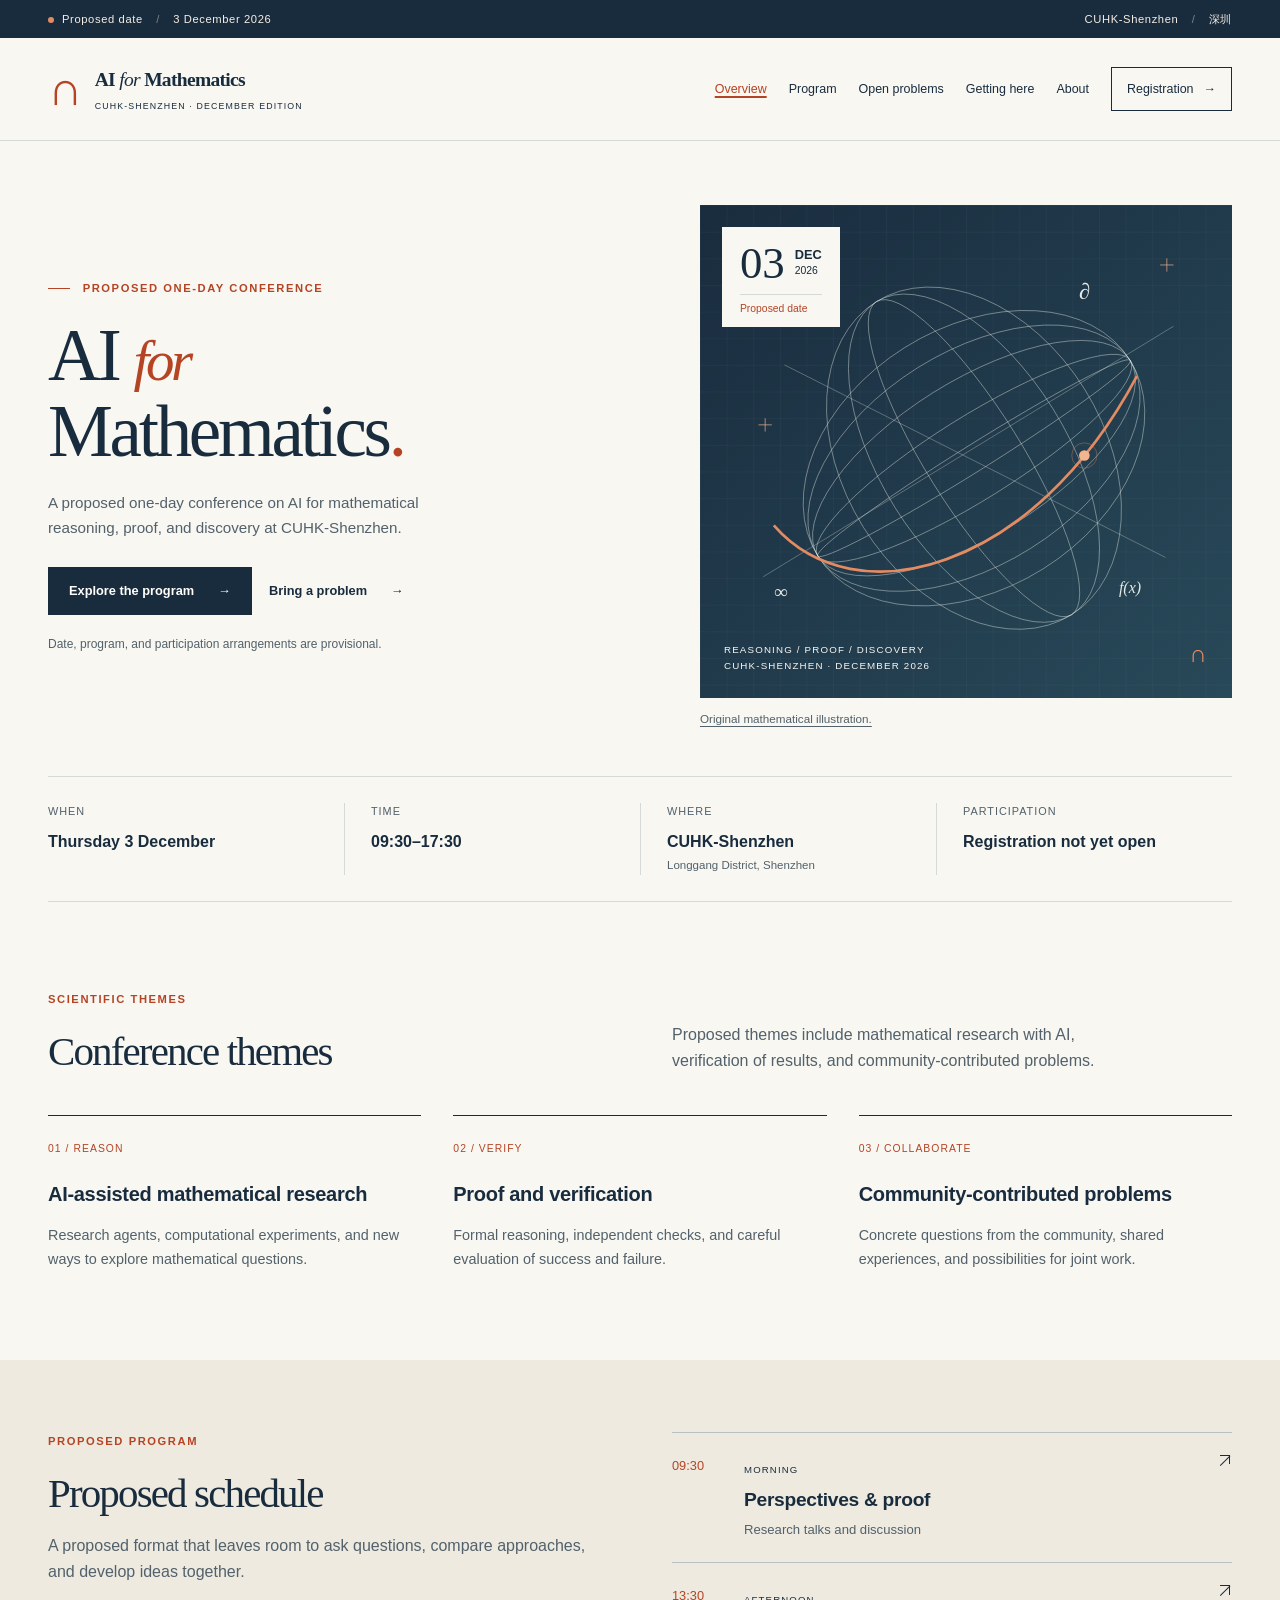
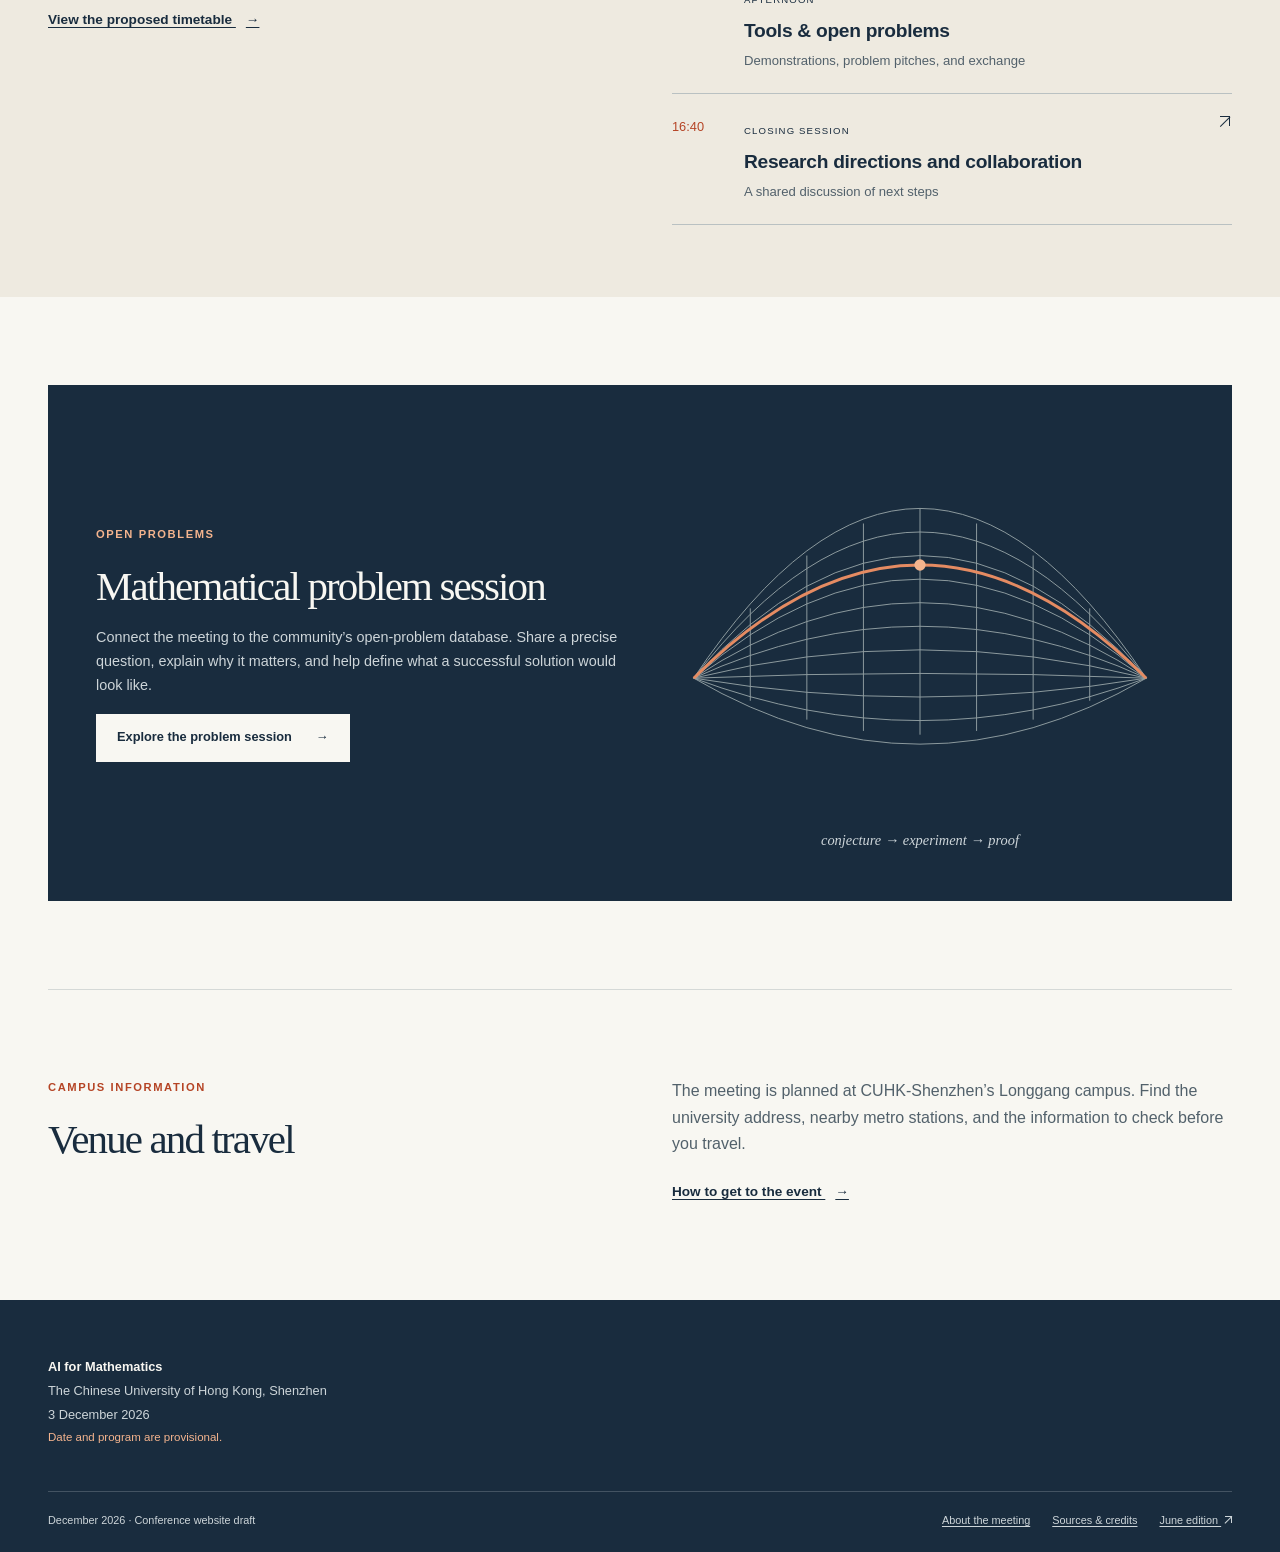
==== commit 13c0a42d: "Replace promotional slogans with factual conference headings" ====
--- a/index.html
+++ b/index.html
@@ -31,16 +31,16 @@
 <main id="main" tabindex="-1">
 
 <section class="hero container">
- <div class="hero-copy"><div class="eyebrow"><span class="mini-rule"></span> A ONE-DAY RESEARCH MEETING</div><h1>AI <em>for</em><br>Mathematics<span class="orange-dot">.</span></h1><p class="hero-tagline">Reasoning. Proof. Discovery.</p><p class="hero-description">Bringing mathematicians and AI researchers together to explore new tools, test ideas, and work on the problems that matter.</p><div class="actions"><a class="button button-primary" href="program.html">Explore the program <span aria-hidden="true">→</span></a><a class="button button-text" href="problems.html">Bring a problem <span aria-hidden="true">→</span></a></div><p class="hero-note">A December meeting at CUHK-Shenzhen. Details are taking shape.</p></div>
- <figure class="hero-figure"><div class="hero-art-wrap"><img src="assets/images/math-landscape.svg" alt="Intersecting mathematical curves with a highlighted path across a wireframe surface" width="800" height="740" fetchpriority="high"><div class="date-stamp"><span data-date-day>03</span><div><strong data-date-month>DEC</strong><small data-date-year>2026</small></div><small class="stamp-label" data-date-status>Proposed date</small></div><div class="art-label"><span>REASONING / PROOF / DISCOVERY<br>CUHK-SHENZHEN · DECEMBER 2026</span><span aria-hidden="true">∩</span></div></div><figcaption>Exploring the space of possibilities. <a href="credits.html#artwork">Original mathematical illustration.</a></figcaption></figure>
+ <div class="hero-copy"><div class="eyebrow"><span class="mini-rule"></span> PROPOSED ONE-DAY CONFERENCE</div><h1>AI <em>for</em><br>Mathematics<span class="orange-dot">.</span></h1><p class="hero-description">A proposed one-day conference on AI for mathematical reasoning, proof, and discovery at CUHK-Shenzhen.</p><div class="actions"><a class="button button-primary" href="program.html">Explore the program <span aria-hidden="true">→</span></a><a class="button button-text" href="problems.html">Bring a problem <span aria-hidden="true">→</span></a></div><p class="hero-note">Date, program, and participation arrangements are provisional.</p></div>
+ <figure class="hero-figure"><div class="hero-art-wrap"><img src="assets/images/math-landscape.svg" alt="Intersecting mathematical curves with a highlighted path across a wireframe surface" width="800" height="740" fetchpriority="high"><div class="date-stamp"><span data-date-day>03</span><div><strong data-date-month>DEC</strong><small data-date-year>2026</small></div><small class="stamp-label" data-date-status>Proposed date</small></div><div class="art-label"><span>REASONING / PROOF / DISCOVERY<br>CUHK-SHENZHEN · DECEMBER 2026</span><span aria-hidden="true">∩</span></div></div><figcaption><a href="credits.html#artwork">Original mathematical illustration.</a></figcaption></figure>
 </section>
 <div class="container"><dl class="event-strip"><div><dt>When</dt><dd data-event-weekday>Thursday, 3 December<small data-date-status>Proposed date</small></dd></div><div><dt>Time</dt><dd data-event-hours>09:30–17:30<small>Proposed hours · UTC+8</small></dd></div><div><dt>Where</dt><dd>CUHK-Shenzhen<small>Longgang District, Shenzhen</small></dd></div><div><dt>Participation</dt><dd data-registration-state>Registration not yet open<small><a href="registration.html">Registration information →</a></small></dd></div></dl></div>
-<section class="section container"><div class="section-heading"><div><div class="eyebrow">THE QUESTIONS THAT BRING US TOGETHER</div><h2>New methods.<br>Mathematical standards.</h2></div><p>From an intriguing output to a convincing argument: a day to examine what AI can contribute to research, and what it takes to trust the result.</p></div><div class="theme-grid"><article><span class="item-number">01 / REASON</span><h3>What can AI help us discover?</h3><p>Research agents, computational experiments, and new ways to explore mathematical questions.</p></article><article><span class="item-number">02 / VERIFY</span><h3>What makes a proof convincing?</h3><p>Formal reasoning, independent checks, and careful evaluation of success and failure.</p></article><article><span class="item-number">03 / COLLABORATE</span><h3>Which problems come next?</h3><p>Concrete questions from the community, shared experiences, and possibilities for joint work.</p></article></div></section>
-<section class="program-peek"><div class="container split-section"><div><div class="eyebrow">THE DAY AT A GLANCE</div><h2>Talks, experiments,<br><em>and conversation.</em></h2><p>A proposed format that leaves room to ask questions, compare approaches, and develop ideas together.</p><a class="text-link" href="program.html">View the proposed timetable <span aria-hidden="true">→</span></a></div><div class="day-outline"><a href="program.html#morning"><span class="outline-time">09:30</span><div><small>MORNING</small><h3>Perspectives &amp; proof</h3><p>Research talks and discussion</p></div><span class="external-arrow" aria-hidden="true"></span></a><a href="program.html#afternoon"><span class="outline-time">13:30</span><div><small>AFTERNOON</small><h3>Tools &amp; open problems</h3><p>Demonstrations, problem pitches, and exchange</p></div><span class="external-arrow" aria-hidden="true"></span></a><a href="program.html#closing"><span class="outline-time">16:40</span><div><small>CLOSING SESSION</small><h3>What should we try next?</h3><p>A shared discussion of next steps</p></div><span class="external-arrow" aria-hidden="true"></span></a></div></div></section>
-<section class="section container"><div class="problem-banner"><div><div class="eyebrow">OPEN QUESTIONS ARE A GOOD START</div><h2>Bring a problem.<br><em>Leave with new ideas.</em></h2><p>Connect the meeting to the community’s open-problem database. Share a precise question, explain why it matters, and help define what a successful solution would look like.</p><a class="button button-light" href="problems.html">Explore the problem session <span aria-hidden="true">→</span></a></div><div class="math-art" aria-hidden="true"><img src="assets/images/math-lines.svg" alt="" width="560" height="420"><span>conjecture → experiment → proof</span></div></div></section>
-<section class="container section final-split"><div><div class="eyebrow">JOIN US IN SHENZHEN</div><h2>Start planning<br>your visit.</h2></div><div><p>The meeting is planned at CUHK-Shenzhen’s Longgang campus. Find the university address, nearby metro stations, and the information to check before you travel.</p><a class="text-link" href="venue.html">How to get to the event <span aria-hidden="true">→</span></a></div></section>
+<section class="section container"><div class="section-heading"><div><div class="eyebrow">SCIENTIFIC THEMES</div><h2>Conference themes</h2></div><p>Proposed themes include mathematical research with AI, verification of results, and community-contributed problems.</p></div><div class="theme-grid"><article><span class="item-number">01 / REASON</span><h3>AI-assisted mathematical research</h3><p>Research agents, computational experiments, and new ways to explore mathematical questions.</p></article><article><span class="item-number">02 / VERIFY</span><h3>Proof and verification</h3><p>Formal reasoning, independent checks, and careful evaluation of success and failure.</p></article><article><span class="item-number">03 / COLLABORATE</span><h3>Community-contributed problems</h3><p>Concrete questions from the community, shared experiences, and possibilities for joint work.</p></article></div></section>
+<section class="program-peek"><div class="container split-section"><div><div class="eyebrow">PROPOSED PROGRAM</div><h2>Proposed schedule</h2><p>A proposed format that leaves room to ask questions, compare approaches, and develop ideas together.</p><a class="text-link" href="program.html">View the proposed timetable <span aria-hidden="true">→</span></a></div><div class="day-outline"><a href="program.html#morning"><span class="outline-time">09:30</span><div><small>MORNING</small><h3>Perspectives &amp; proof</h3><p>Research talks and discussion</p></div><span class="external-arrow" aria-hidden="true"></span></a><a href="program.html#afternoon"><span class="outline-time">13:30</span><div><small>AFTERNOON</small><h3>Tools &amp; open problems</h3><p>Demonstrations, problem pitches, and exchange</p></div><span class="external-arrow" aria-hidden="true"></span></a><a href="program.html#closing"><span class="outline-time">16:40</span><div><small>CLOSING SESSION</small><h3>Research directions and collaboration</h3><p>A shared discussion of next steps</p></div><span class="external-arrow" aria-hidden="true"></span></a></div></div></section>
+<section class="section container"><div class="problem-banner"><div><div class="eyebrow">OPEN PROBLEMS</div><h2>Mathematical problem session</h2><p>Connect the meeting to the community’s open-problem database. Share a precise question, explain why it matters, and help define what a successful solution would look like.</p><a class="button button-light" href="problems.html">Explore the problem session <span aria-hidden="true">→</span></a></div><div class="math-art" aria-hidden="true"><img src="assets/images/math-lines.svg" alt="" width="560" height="420"><span>conjecture → experiment → proof</span></div></div></section>
+<section class="container section final-split"><div><div class="eyebrow">CAMPUS INFORMATION</div><h2>Venue and travel</h2></div><div><p>The meeting is planned at CUHK-Shenzhen’s Longgang campus. Find the university address, nearby metro stations, and the information to check before you travel.</p><a class="text-link" href="venue.html">How to get to the event <span aria-hidden="true">→</span></a></div></section>
 
 </main>
-<footer class="site-footer"><div class="container footer-top"><div class="footer-title">A meeting of minds.<br><em>A space for mathematics.</em></div><div class="footer-details"><strong>AI for Mathematics</strong><span>The Chinese University of Hong Kong, Shenzhen</span><span data-event-date>3 December 2026</span><small>Date and program are provisional.</small></div></div><div class="container footer-bottom"><span>December 2026 · Conference website draft</span><div><a href="about.html">About the meeting</a><a href="credits.html">Sources &amp; credits</a><a href="https://rybindmitry.github.io/events/ai-math-day.html" target="_blank" rel="noopener noreferrer">June edition&nbsp;<span class="external-arrow" aria-hidden="true"></span></a></div></div></footer><div class="toast" role="status" aria-live="polite"></div>
+<footer class="site-footer"><div class="container footer-top"><div class="footer-details"><strong>AI for Mathematics</strong><span>The Chinese University of Hong Kong, Shenzhen</span><span data-event-date>3 December 2026</span><small>Date and program are provisional.</small></div></div><div class="container footer-bottom"><span>December 2026 · Conference website draft</span><div><a href="about.html">About the meeting</a><a href="credits.html">Sources &amp; credits</a><a href="https://rybindmitry.github.io/events/ai-math-day.html" target="_blank" rel="noopener noreferrer">June edition&nbsp;<span class="external-arrow" aria-hidden="true"></span></a></div></div></footer><div class="toast" role="status" aria-live="polite"></div>
 </body>
 </html>
--- a/assets/css/styles.css
+++ b/assets/css/styles.css
@@ -85,7 +85,6 @@
 .hero h1 em { font-size: .78em; }
 .orange-dot { color: var(--accent); }
 .mini-rule { display: inline-block; width: 22px; height: 1px; background: currentColor; vertical-align: middle; margin-right: 8px; }
-.hero-tagline { font-family: var(--serif); font-size: 1.4rem; color: var(--ink); }
 .hero-description { max-width: 440px; font-size: .95rem; }
 .hero-note { font-size: .75rem; margin-top: 20px; }
 .hero-art-wrap { position: relative; background: var(--ink); overflow: hidden; }
@@ -128,8 +127,6 @@
 .final-split { border-top: 1px solid var(--line); }
 .site-footer { background: var(--ink); color: var(--paper); padding-block: 56px 22px; }
 .footer-top { display: flex; justify-content: space-between; gap: 32px; padding-bottom: 44px; }
-.footer-title { font-family: var(--serif); font-size: 2rem; line-height: 1.2; letter-spacing: -.025em; }
-.footer-title em { color: #f4b48e; }
 .footer-details { display: grid; gap: 3px; font-size: .8rem; color: #cdd5d9; }
 .footer-details strong { color: var(--paper); }
 .footer-details small { color: #f4b48e; font-size: .72rem; }
@@ -201,11 +198,8 @@
 .archive-date > span { font-family: var(--serif); font-size: 5rem; line-height: 1; }
 .archive-date strong { font-size: .8rem; margin-block: 10px; }
 .archive-date small { font-size: .6rem; letter-spacing: .1em; color: var(--accent); }
-.problem-quote { padding: 40px; background: var(--soft); }
-.quote-mark { color: var(--accent); font-family: var(--serif); font-size: 4rem; line-height: 1; }
-.problem-quote > p { color: var(--ink); font: 2.7rem/1.2 var(--serif); letter-spacing: -.025em; margin-block: 24px; }
-.problem-quote em { color: var(--accent); }
-.problem-quote .small { color: var(--muted); }
+.problem-guide { padding: 40px; background: var(--soft); }
+.problem-guide h2 { font-size: 2.2rem; }
 .problem-checklist { display: grid; grid-template-columns: repeat(4, 1fr); gap: 24px; }
 .problem-checklist article { border-top: 1px solid var(--line); padding-top: 20px; }
 .problem-checklist article > span { display: block; color: var(--accent); font: 2rem/1.2 var(--serif); margin-bottom: 24px; }
@@ -275,7 +269,6 @@
   .hero, .section-heading, .split-section, .final-split, .registration-layout, .about-grid, .venue-lead, .problem-intro, .travel-layout, .faq-section { grid-template-columns: 1fr; gap: 32px; }
   .hero { padding-block: 40px 32px; }
   .hero h1 { font-size: clamp(3rem, 10vw, 4.8rem); }
-  .hero-tagline { font-size: 1.3rem; }
   .hero-description { max-width: 100%; }
   .hero .actions { gap: 16px; }
   .hero .button { padding-inline: 16px; }
@@ -323,8 +316,7 @@
   .registration-aside { padding-top: 12px; }
   .problem-checklist { grid-template-columns: 1fr 1fr; gap: 24px; }
   .problem-checklist article > span { margin-bottom: 16px; }
-  .problem-quote { padding: 28px; }
-  .problem-quote > p { font-size: 2.5rem; }
+  .problem-guide { padding: 28px; }
   .simple-callout, .visitor-note { padding: 24px; }
   .archive-panel { grid-template-columns: 1fr; gap: 24px; padding-block: 28px; }
   .archive-date { border-right: 0; border-bottom: 1px solid var(--line); padding-bottom: 24px; }
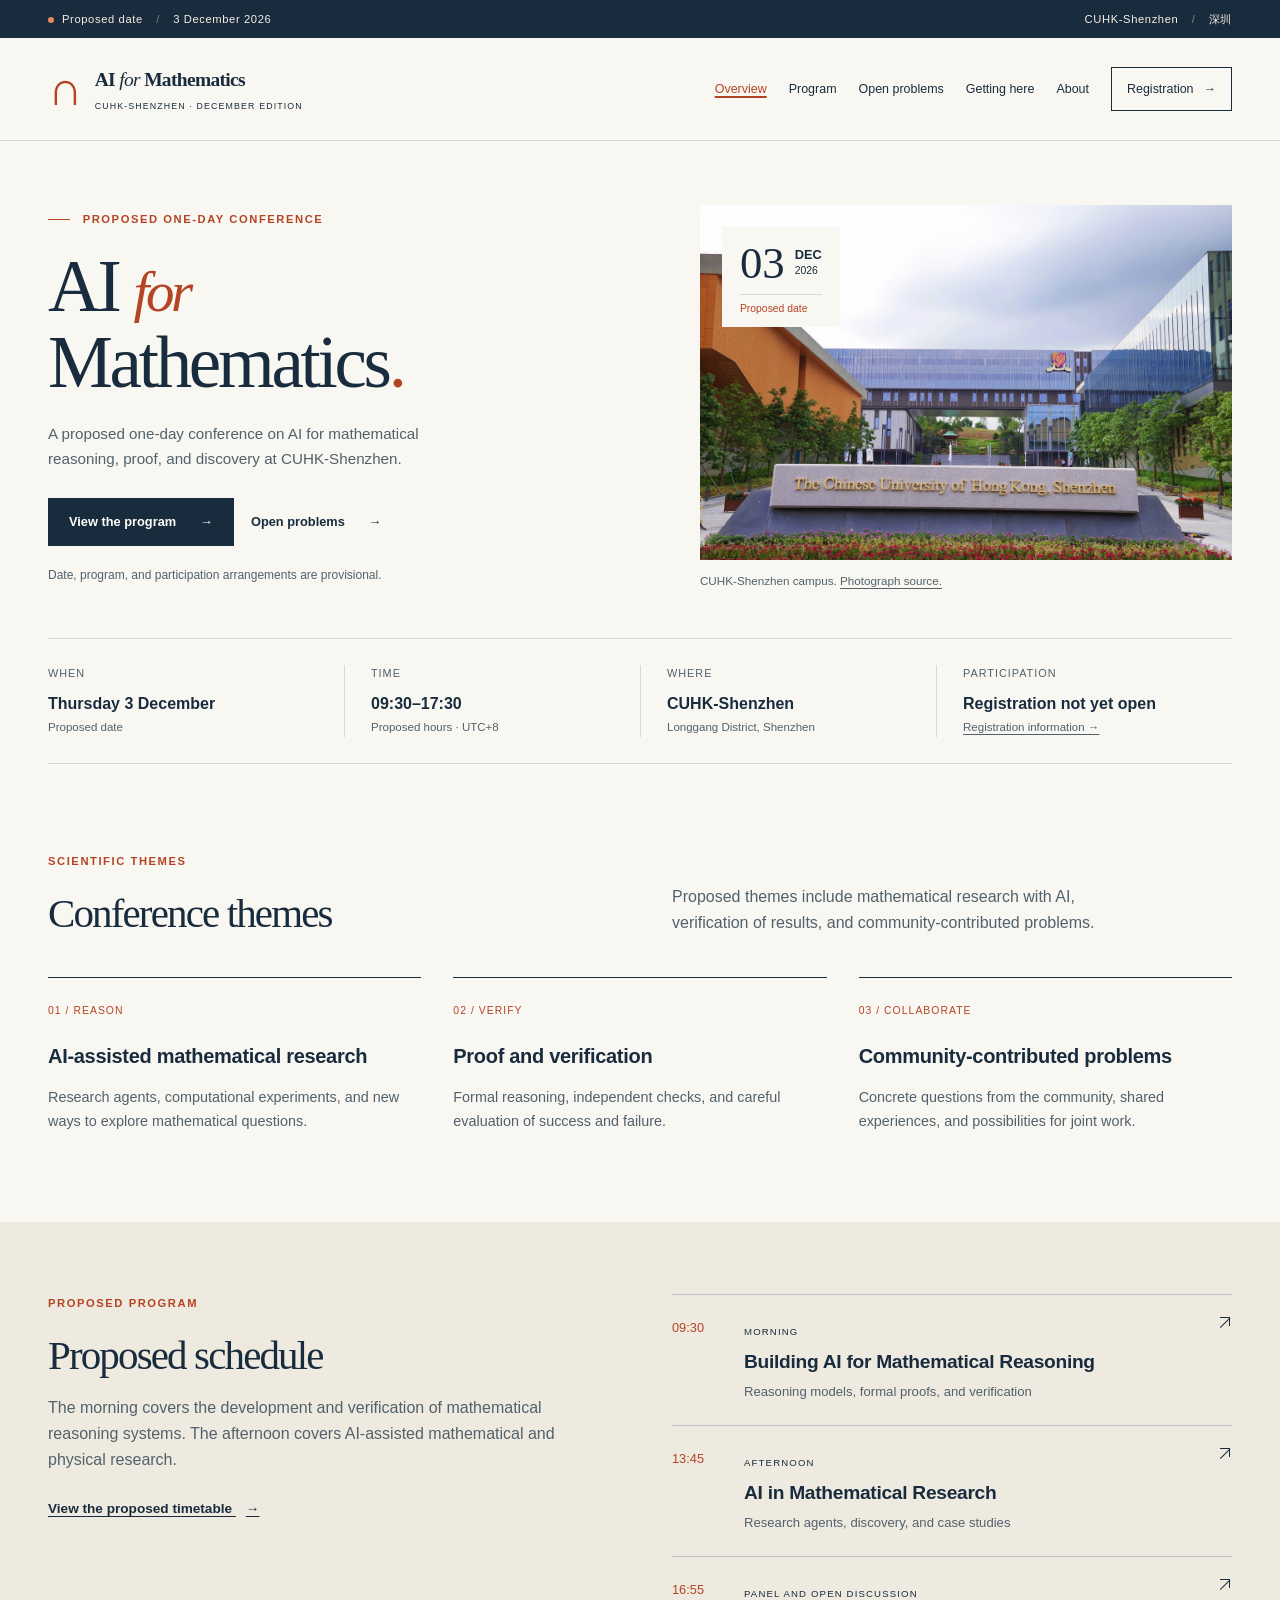
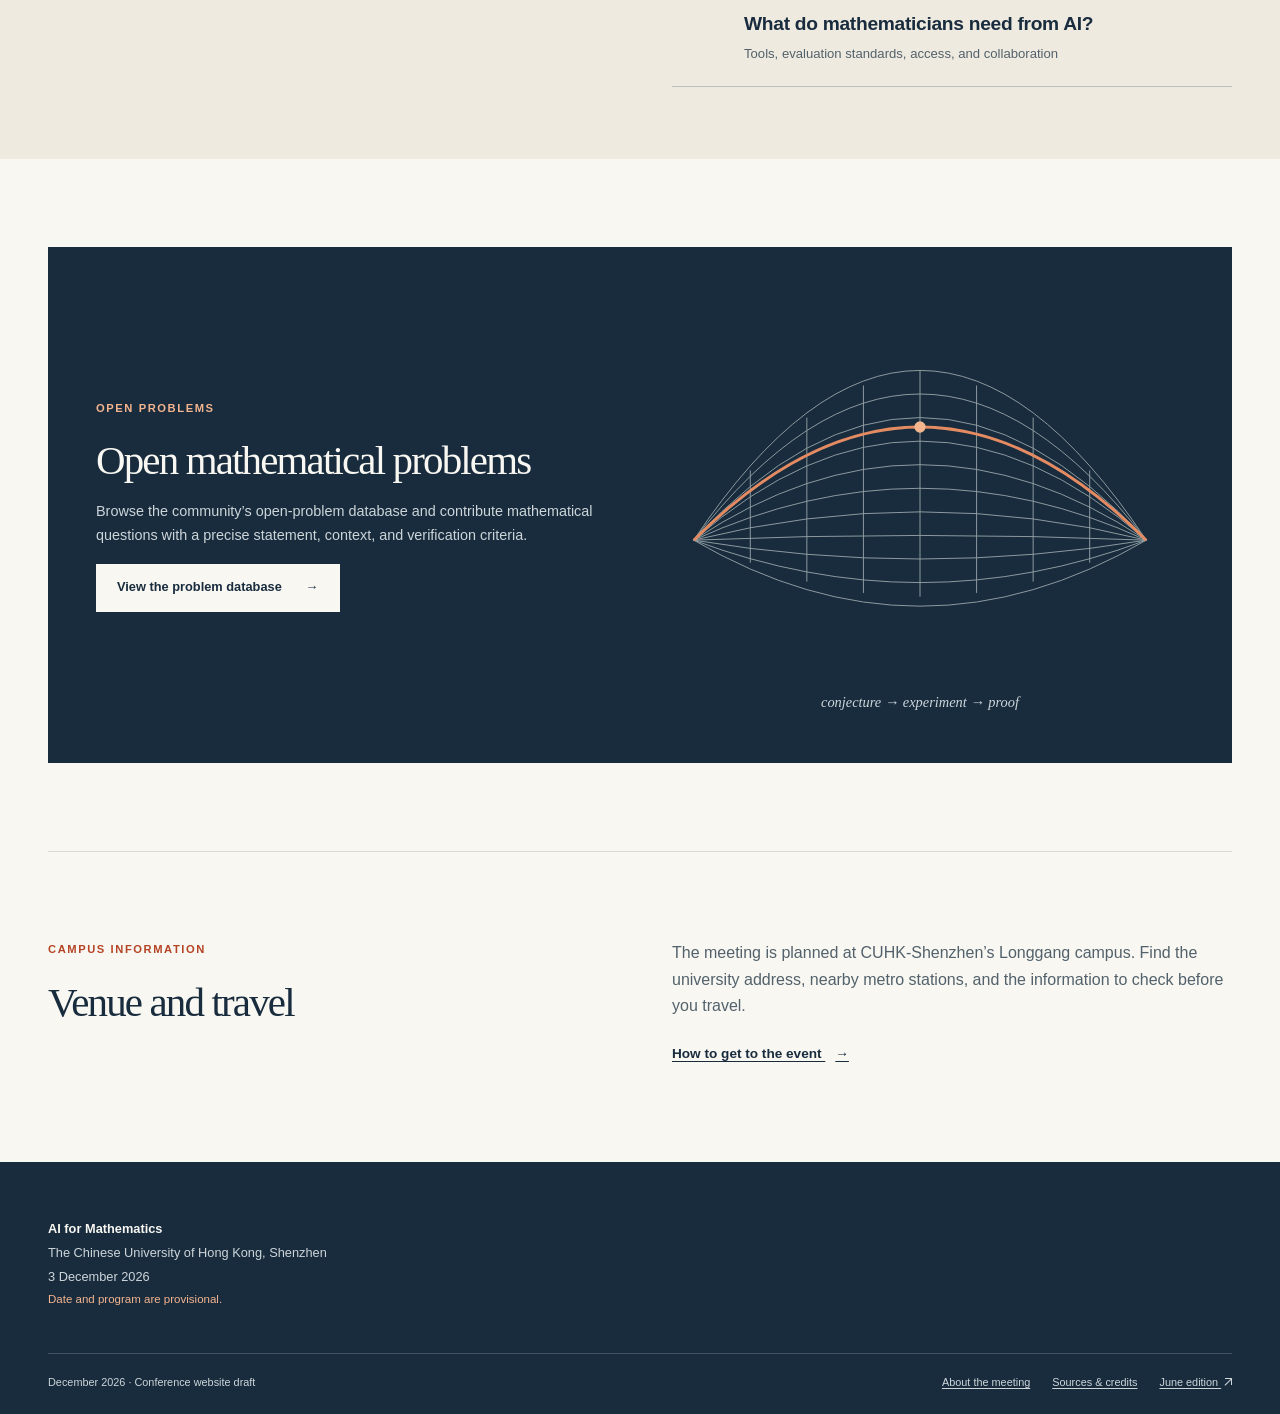
==== commit 30eda94c: "Update preliminary program and add CUHK-Shenzhen homepage photo" ====
--- a/index.html
+++ b/index.html
@@ -31,13 +31,13 @@
 <main id="main" tabindex="-1">
 
 <section class="hero container">
- <div class="hero-copy"><div class="eyebrow"><span class="mini-rule"></span> PROPOSED ONE-DAY CONFERENCE</div><h1>AI <em>for</em><br>Mathematics<span class="orange-dot">.</span></h1><p class="hero-description">A proposed one-day conference on AI for mathematical reasoning, proof, and discovery at CUHK-Shenzhen.</p><div class="actions"><a class="button button-primary" href="program.html">Explore the program <span aria-hidden="true">→</span></a><a class="button button-text" href="problems.html">Bring a problem <span aria-hidden="true">→</span></a></div><p class="hero-note">Date, program, and participation arrangements are provisional.</p></div>
- <figure class="hero-figure"><div class="hero-art-wrap"><img src="assets/images/math-landscape.svg" alt="Intersecting mathematical curves with a highlighted path across a wireframe surface" width="800" height="740" fetchpriority="high"><div class="date-stamp"><span data-date-day>03</span><div><strong data-date-month>DEC</strong><small data-date-year>2026</small></div><small class="stamp-label" data-date-status>Proposed date</small></div><div class="art-label"><span>REASONING / PROOF / DISCOVERY<br>CUHK-SHENZHEN · DECEMBER 2026</span><span aria-hidden="true">∩</span></div></div><figcaption><a href="credits.html#artwork">Original mathematical illustration.</a></figcaption></figure>
+ <div class="hero-copy"><div class="eyebrow"><span class="mini-rule"></span> PROPOSED ONE-DAY CONFERENCE</div><h1>AI <em>for</em><br>Mathematics<span class="orange-dot">.</span></h1><p class="hero-description">A proposed one-day conference on AI for mathematical reasoning, proof, and discovery at CUHK-Shenzhen.</p><div class="actions"><a class="button button-primary" href="program.html">View the program <span aria-hidden="true">→</span></a><a class="button button-text" href="problems.html">Open problems <span aria-hidden="true">→</span></a></div><p class="hero-note">Date, program, and participation arrangements are provisional.</p></div>
+ <figure class="hero-figure"><div class="hero-art-wrap hero-photo-wrap"><img src="assets/images/cuhk-shenzhen.jpg" alt="CUHK-Shenzhen campus buildings and the university name on the entrance sign" width="2560" height="1709" fetchpriority="high"><div class="date-stamp"><span data-date-day>03</span><div><strong data-date-month>DEC</strong><small data-date-year>2026</small></div><small class="stamp-label" data-date-status>Proposed date</small></div></div><figcaption>CUHK-Shenzhen campus. <a href="credits.html#campus-photo">Photograph source.</a></figcaption></figure>
 </section>
-<div class="container"><dl class="event-strip"><div><dt>When</dt><dd data-event-weekday>Thursday, 3 December<small data-date-status>Proposed date</small></dd></div><div><dt>Time</dt><dd data-event-hours>09:30–17:30<small>Proposed hours · UTC+8</small></dd></div><div><dt>Where</dt><dd>CUHK-Shenzhen<small>Longgang District, Shenzhen</small></dd></div><div><dt>Participation</dt><dd data-registration-state>Registration not yet open<small><a href="registration.html">Registration information →</a></small></dd></div></dl></div>
+<div class="container"><dl class="event-strip"><div><dt>When</dt><dd><span data-event-weekday>Thursday, 3 December</span><small data-date-status>Proposed date</small></dd></div><div><dt>Time</dt><dd><span data-event-hours>09:30–17:30</span><small>Proposed hours · UTC+8</small></dd></div><div><dt>Where</dt><dd>CUHK-Shenzhen<small>Longgang District, Shenzhen</small></dd></div><div><dt>Participation</dt><dd><span data-registration-state>Registration not yet open</span><small><a href="registration.html">Registration information →</a></small></dd></div></dl></div>
 <section class="section container"><div class="section-heading"><div><div class="eyebrow">SCIENTIFIC THEMES</div><h2>Conference themes</h2></div><p>Proposed themes include mathematical research with AI, verification of results, and community-contributed problems.</p></div><div class="theme-grid"><article><span class="item-number">01 / REASON</span><h3>AI-assisted mathematical research</h3><p>Research agents, computational experiments, and new ways to explore mathematical questions.</p></article><article><span class="item-number">02 / VERIFY</span><h3>Proof and verification</h3><p>Formal reasoning, independent checks, and careful evaluation of success and failure.</p></article><article><span class="item-number">03 / COLLABORATE</span><h3>Community-contributed problems</h3><p>Concrete questions from the community, shared experiences, and possibilities for joint work.</p></article></div></section>
-<section class="program-peek"><div class="container split-section"><div><div class="eyebrow">PROPOSED PROGRAM</div><h2>Proposed schedule</h2><p>A proposed format that leaves room to ask questions, compare approaches, and develop ideas together.</p><a class="text-link" href="program.html">View the proposed timetable <span aria-hidden="true">→</span></a></div><div class="day-outline"><a href="program.html#morning"><span class="outline-time">09:30</span><div><small>MORNING</small><h3>Perspectives &amp; proof</h3><p>Research talks and discussion</p></div><span class="external-arrow" aria-hidden="true"></span></a><a href="program.html#afternoon"><span class="outline-time">13:30</span><div><small>AFTERNOON</small><h3>Tools &amp; open problems</h3><p>Demonstrations, problem pitches, and exchange</p></div><span class="external-arrow" aria-hidden="true"></span></a><a href="program.html#closing"><span class="outline-time">16:40</span><div><small>CLOSING SESSION</small><h3>Research directions and collaboration</h3><p>A shared discussion of next steps</p></div><span class="external-arrow" aria-hidden="true"></span></a></div></div></section>
-<section class="section container"><div class="problem-banner"><div><div class="eyebrow">OPEN PROBLEMS</div><h2>Mathematical problem session</h2><p>Connect the meeting to the community’s open-problem database. Share a precise question, explain why it matters, and help define what a successful solution would look like.</p><a class="button button-light" href="problems.html">Explore the problem session <span aria-hidden="true">→</span></a></div><div class="math-art" aria-hidden="true"><img src="assets/images/math-lines.svg" alt="" width="560" height="420"><span>conjecture → experiment → proof</span></div></div></section>
+<section class="program-peek"><div class="container split-section"><div><div class="eyebrow">PROPOSED PROGRAM</div><h2>Proposed schedule</h2><p>The morning covers the development and verification of mathematical reasoning systems. The afternoon covers AI-assisted mathematical and physical research.</p><a class="text-link" href="program.html">View the proposed timetable <span aria-hidden="true">→</span></a></div><div class="day-outline"><a href="program.html#morning"><span class="outline-time">09:30</span><div><small>MORNING</small><h3>Building AI for Mathematical Reasoning</h3><p>Reasoning models, formal proofs, and verification</p></div><span class="external-arrow" aria-hidden="true"></span></a><a href="program.html#afternoon"><span class="outline-time">13:45</span><div><small>AFTERNOON</small><h3>AI in Mathematical Research</h3><p>Research agents, discovery, and case studies</p></div><span class="external-arrow" aria-hidden="true"></span></a><a href="program.html#closing"><span class="outline-time">16:55</span><div><small>PANEL AND OPEN DISCUSSION</small><h3>What do mathematicians need from AI?</h3><p>Tools, evaluation standards, access, and collaboration</p></div><span class="external-arrow" aria-hidden="true"></span></a></div></div></section>
+<section class="section container"><div class="problem-banner"><div><div class="eyebrow">OPEN PROBLEMS</div><h2>Open mathematical problems</h2><p>Browse the community’s open-problem database and contribute mathematical questions with a precise statement, context, and verification criteria.</p><a class="button button-light" href="problems.html">View the problem database <span aria-hidden="true">→</span></a></div><div class="math-art" aria-hidden="true"><img src="assets/images/math-lines.svg" alt="" width="560" height="420"><span>conjecture → experiment → proof</span></div></div></section>
 <section class="container section final-split"><div><div class="eyebrow">CAMPUS INFORMATION</div><h2>Venue and travel</h2></div><div><p>The meeting is planned at CUHK-Shenzhen’s Longgang campus. Find the university address, nearby metro stations, and the information to check before you travel.</p><a class="text-link" href="venue.html">How to get to the event <span aria-hidden="true">→</span></a></div></section>
 
 </main>
--- a/assets/css/styles.css
+++ b/assets/css/styles.css
@@ -89,6 +89,7 @@
 .hero-note { font-size: .75rem; margin-top: 20px; }
 .hero-art-wrap { position: relative; background: var(--ink); overflow: hidden; }
 .hero-art-wrap > img { width: 100%; aspect-ratio: 1.08; object-fit: cover; }
+.hero-art-wrap.hero-photo-wrap > img { aspect-ratio: 3 / 2; }
 .date-stamp { position: absolute; top: 22px; left: 22px; display: grid; grid-template-columns: auto auto; column-gap: 10px; background: var(--paper); padding: 14px 18px 10px; }
 .date-stamp > span { font-family: var(--serif); font-size: 2.8rem; line-height: 1; }
 .date-stamp > div { display: grid; align-content: center; }
@@ -136,6 +137,8 @@
 .page-intro { padding-block: 64px 42px; border-bottom: 1px solid var(--line); margin-bottom: 24px; }
 .page-intro h1 { max-width: 900px; }
 .page-lead { max-width: 650px; font-size: 1.05rem; margin-top: 22px; }
+.program-subtitle { font-family: var(--serif); color: var(--ink); font-size: clamp(1.4rem, 2.4vw, 2rem); line-height: 1.3; }
+.program-date { font-size: .9rem; }
 .notice { display: flex; align-items: flex-start; gap: 16px; background: #f0e9db; border-left: 3px solid var(--accent); padding: 20px 24px; font-size: .88rem; }
 .notice strong { display: block; margin-bottom: 4px; }
 .notice-mark { flex: 0 0 23px; border: 1px solid var(--accent); color: var(--accent); text-align: center; height: 23px; line-height: 21px; border-radius: 50%; font-family: var(--serif); font-style: italic; }
@@ -149,7 +152,7 @@
 .schedule-block { margin-top: 30px; }
 .schedule-heading { display: flex; align-items: baseline; gap: 32px; padding-block: 18px; border-bottom: 2px solid var(--ink); }
 .schedule-heading > span { font-size: .7rem; text-transform: uppercase; letter-spacing: .1em; color: var(--accent); min-width: 86px; }
-.schedule-heading h2 { font-size: 2rem; margin: 0; }
+.schedule-heading h2 { font-size: 2rem; margin: 0; min-width: 0; }
 .schedule-row { display: grid; grid-template-columns: 86px 1fr 64px; gap: 32px; border-bottom: 1px solid var(--line); padding: 28px 20px 28px 0; }
 .session-time { display: grid; align-content: start; font-size: .88rem; font-variant-numeric: tabular-nums; }
 .session-time time { font-weight: 600; }
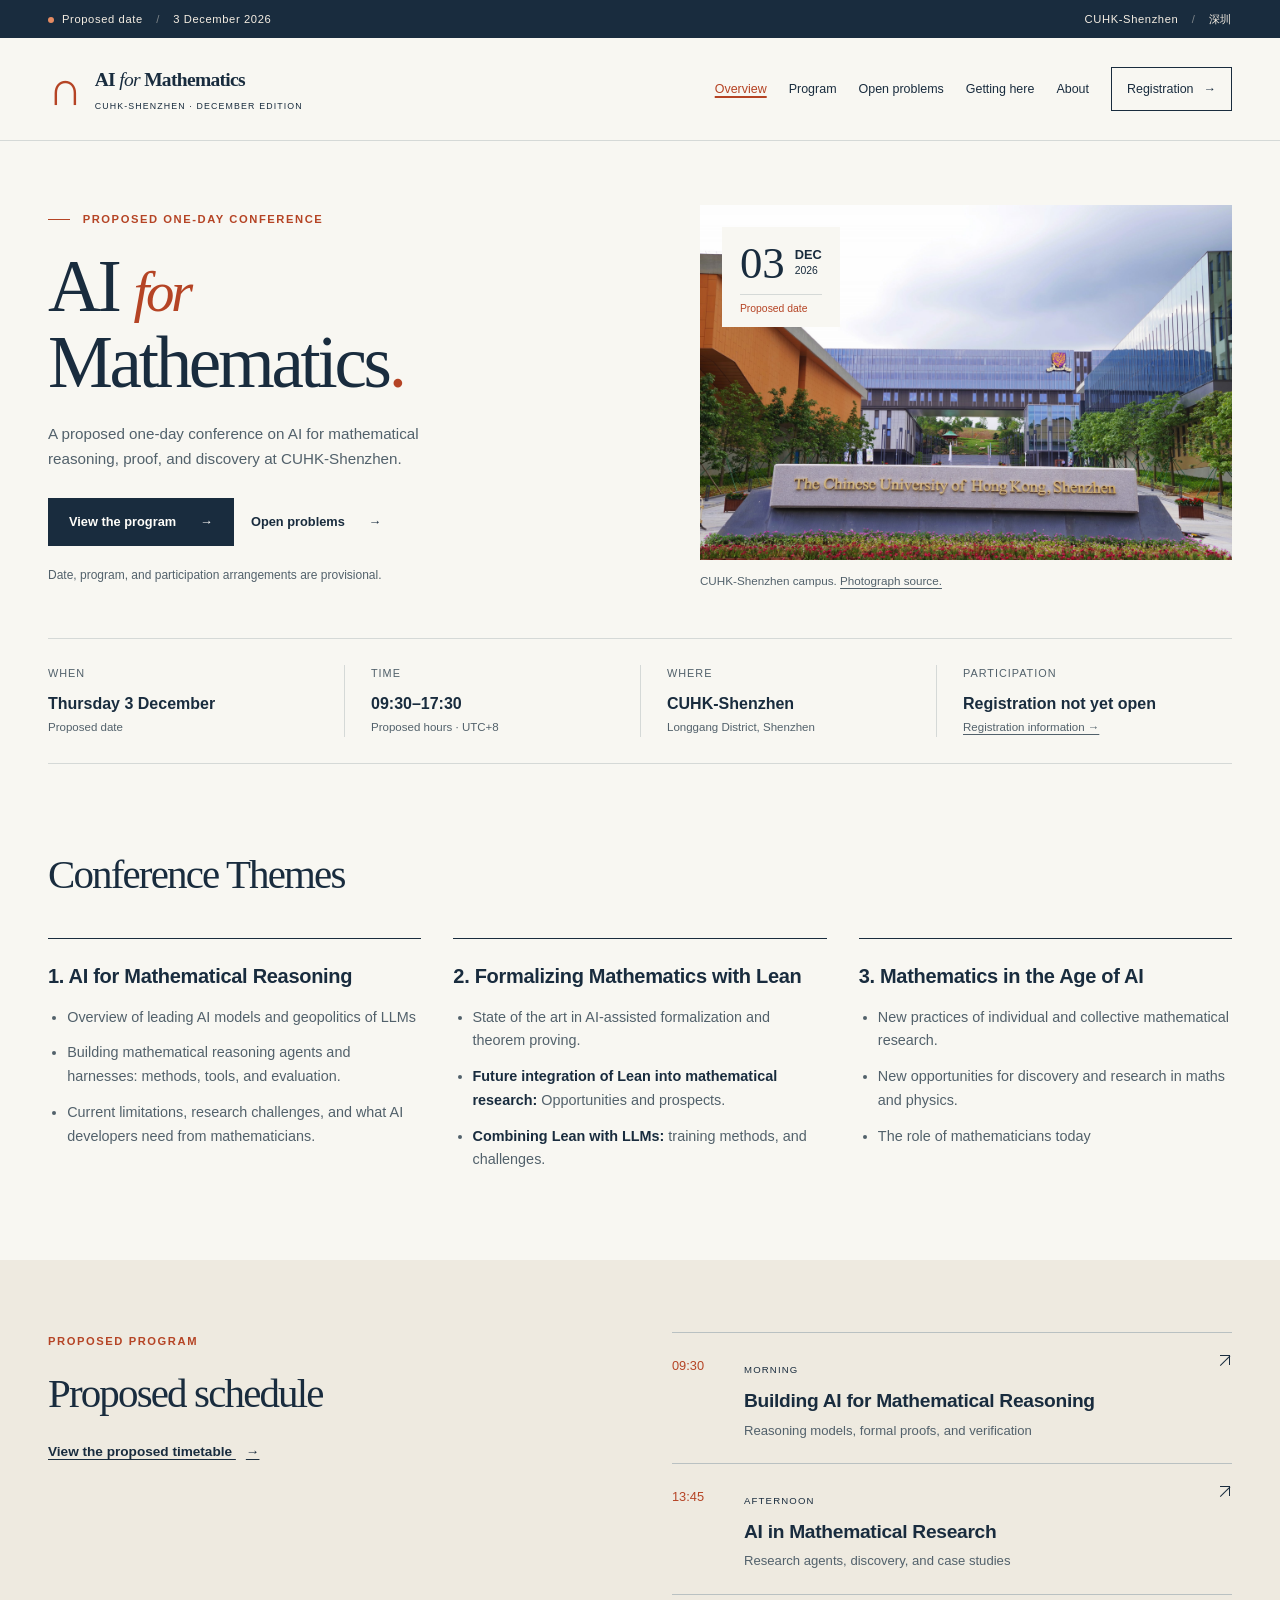
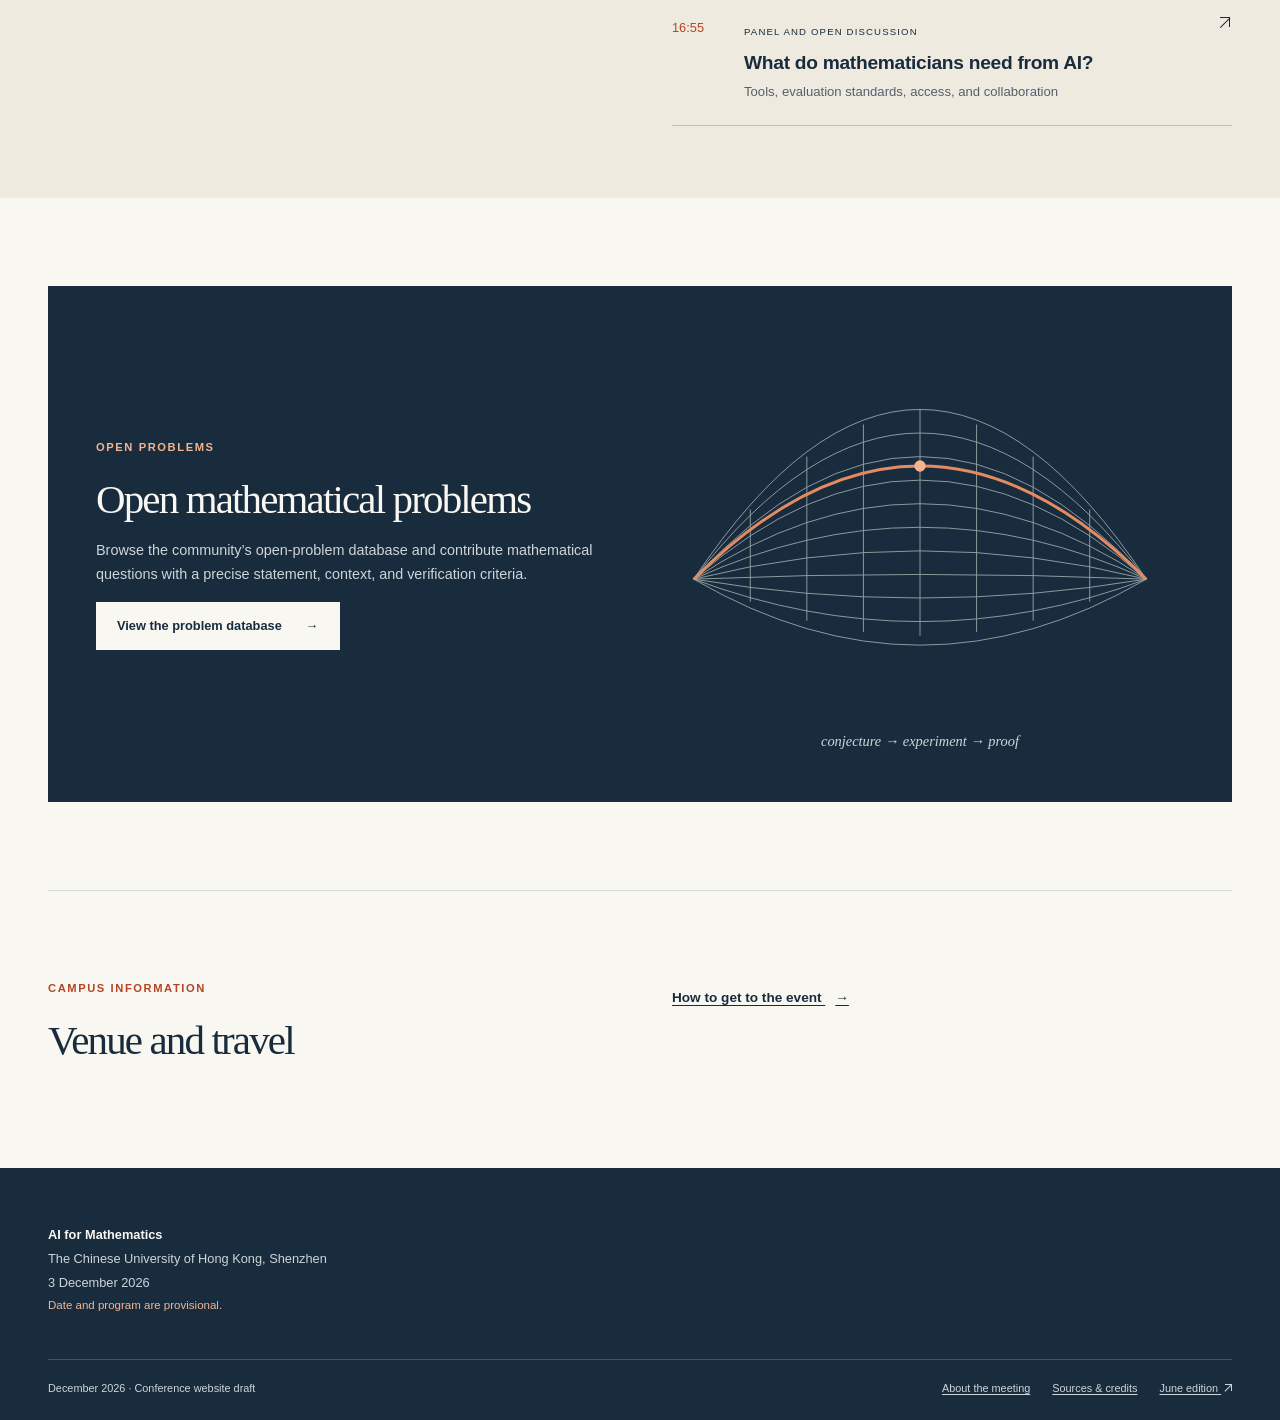
==== commit e6157886: "Update conference themes and remove redundant summaries" ====
--- a/index.html
+++ b/index.html
@@ -35,10 +35,38 @@
  <figure class="hero-figure"><div class="hero-art-wrap hero-photo-wrap"><img src="assets/images/cuhk-shenzhen.jpg" alt="CUHK-Shenzhen campus buildings and the university name on the entrance sign" width="2560" height="1709" fetchpriority="high"><div class="date-stamp"><span data-date-day>03</span><div><strong data-date-month>DEC</strong><small data-date-year>2026</small></div><small class="stamp-label" data-date-status>Proposed date</small></div></div><figcaption>CUHK-Shenzhen campus. <a href="credits.html#campus-photo">Photograph source.</a></figcaption></figure>
 </section>
 <div class="container"><dl class="event-strip"><div><dt>When</dt><dd><span data-event-weekday>Thursday, 3 December</span><small data-date-status>Proposed date</small></dd></div><div><dt>Time</dt><dd><span data-event-hours>09:30–17:30</span><small>Proposed hours · UTC+8</small></dd></div><div><dt>Where</dt><dd>CUHK-Shenzhen<small>Longgang District, Shenzhen</small></dd></div><div><dt>Participation</dt><dd><span data-registration-state>Registration not yet open</span><small><a href="registration.html">Registration information →</a></small></dd></div></dl></div>
-<section class="section container"><div class="section-heading"><div><div class="eyebrow">SCIENTIFIC THEMES</div><h2>Conference themes</h2></div><p>Proposed themes include mathematical research with AI, verification of results, and community-contributed problems.</p></div><div class="theme-grid"><article><span class="item-number">01 / REASON</span><h3>AI-assisted mathematical research</h3><p>Research agents, computational experiments, and new ways to explore mathematical questions.</p></article><article><span class="item-number">02 / VERIFY</span><h3>Proof and verification</h3><p>Formal reasoning, independent checks, and careful evaluation of success and failure.</p></article><article><span class="item-number">03 / COLLABORATE</span><h3>Community-contributed problems</h3><p>Concrete questions from the community, shared experiences, and possibilities for joint work.</p></article></div></section>
-<section class="program-peek"><div class="container split-section"><div><div class="eyebrow">PROPOSED PROGRAM</div><h2>Proposed schedule</h2><p>The morning covers the development and verification of mathematical reasoning systems. The afternoon covers AI-assisted mathematical and physical research.</p><a class="text-link" href="program.html">View the proposed timetable <span aria-hidden="true">→</span></a></div><div class="day-outline"><a href="program.html#morning"><span class="outline-time">09:30</span><div><small>MORNING</small><h3>Building AI for Mathematical Reasoning</h3><p>Reasoning models, formal proofs, and verification</p></div><span class="external-arrow" aria-hidden="true"></span></a><a href="program.html#afternoon"><span class="outline-time">13:45</span><div><small>AFTERNOON</small><h3>AI in Mathematical Research</h3><p>Research agents, discovery, and case studies</p></div><span class="external-arrow" aria-hidden="true"></span></a><a href="program.html#closing"><span class="outline-time">16:55</span><div><small>PANEL AND OPEN DISCUSSION</small><h3>What do mathematicians need from AI?</h3><p>Tools, evaluation standards, access, and collaboration</p></div><span class="external-arrow" aria-hidden="true"></span></a></div></div></section>
+<section class="section container" aria-labelledby="conference-themes">
+ <h2 class="themes-heading" id="conference-themes">Conference Themes</h2>
+ <div class="theme-grid">
+  <article>
+   <h3>1. AI for Mathematical Reasoning</h3>
+   <ul>
+    <li>Overview of leading AI models and geopolitics of LLMs</li>
+    <li>Building mathematical reasoning agents and harnesses: methods, tools, and evaluation.</li>
+    <li>Current limitations, research challenges, and what AI developers need from mathematicians.</li>
+   </ul>
+  </article>
+  <article>
+   <h3>2. Formalizing Mathematics with Lean</h3>
+   <ul>
+    <li>State of the art in AI-assisted formalization and theorem proving.</li>
+    <li><strong>Future integration of Lean into mathematical research:</strong> Opportunities and prospects.</li>
+    <li><strong>Combining Lean with LLMs:</strong> training methods, and challenges.</li>
+   </ul>
+  </article>
+  <article>
+   <h3>3. Mathematics in the Age of AI</h3>
+   <ul>
+    <li>New practices of individual and collective mathematical research.</li>
+    <li>New opportunities for discovery and research in maths and physics.</li>
+    <li>The role of mathematicians today</li>
+   </ul>
+  </article>
+ </div>
+</section>
+<section class="program-peek"><div class="container split-section"><div><div class="eyebrow">PROPOSED PROGRAM</div><h2>Proposed schedule</h2><a class="text-link" href="program.html">View the proposed timetable <span aria-hidden="true">→</span></a></div><div class="day-outline"><a href="program.html#morning"><span class="outline-time">09:30</span><div><small>MORNING</small><h3>Building AI for Mathematical Reasoning</h3><p>Reasoning models, formal proofs, and verification</p></div><span class="external-arrow" aria-hidden="true"></span></a><a href="program.html#afternoon"><span class="outline-time">13:45</span><div><small>AFTERNOON</small><h3>AI in Mathematical Research</h3><p>Research agents, discovery, and case studies</p></div><span class="external-arrow" aria-hidden="true"></span></a><a href="program.html#closing"><span class="outline-time">16:55</span><div><small>PANEL AND OPEN DISCUSSION</small><h3>What do mathematicians need from AI?</h3><p>Tools, evaluation standards, access, and collaboration</p></div><span class="external-arrow" aria-hidden="true"></span></a></div></div></section>
 <section class="section container"><div class="problem-banner"><div><div class="eyebrow">OPEN PROBLEMS</div><h2>Open mathematical problems</h2><p>Browse the community’s open-problem database and contribute mathematical questions with a precise statement, context, and verification criteria.</p><a class="button button-light" href="problems.html">View the problem database <span aria-hidden="true">→</span></a></div><div class="math-art" aria-hidden="true"><img src="assets/images/math-lines.svg" alt="" width="560" height="420"><span>conjecture → experiment → proof</span></div></div></section>
-<section class="container section final-split"><div><div class="eyebrow">CAMPUS INFORMATION</div><h2>Venue and travel</h2></div><div><p>The meeting is planned at CUHK-Shenzhen’s Longgang campus. Find the university address, nearby metro stations, and the information to check before you travel.</p><a class="text-link" href="venue.html">How to get to the event <span aria-hidden="true">→</span></a></div></section>
+<section class="container section final-split"><div><div class="eyebrow">CAMPUS INFORMATION</div><h2>Venue and travel</h2></div><div><a class="text-link" href="venue.html">How to get to the event <span aria-hidden="true">→</span></a></div></section>
 
 </main>
 <footer class="site-footer"><div class="container footer-top"><div class="footer-details"><strong>AI for Mathematics</strong><span>The Chinese University of Hong Kong, Shenzhen</span><span data-event-date>3 December 2026</span><small>Date and program are provisional.</small></div></div><div class="container footer-bottom"><span>December 2026 · Conference website draft</span><div><a href="about.html">About the meeting</a><a href="credits.html">Sources &amp; credits</a><a href="https://rybindmitry.github.io/events/ai-math-day.html" target="_blank" rel="noopener noreferrer">June edition&nbsp;<span class="external-arrow" aria-hidden="true"></span></a></div></div></footer><div class="toast" role="status" aria-live="polite"></div>
--- a/assets/css/styles.css
+++ b/assets/css/styles.css
@@ -108,10 +108,12 @@
 .section-heading { align-items: end; margin-bottom: 40px; }
 .section-heading > p { max-width: 440px; }
 .section-heading h2 { margin-bottom: 0; }
+.themes-heading { margin-bottom: 40px; }
 .theme-grid { display: grid; grid-template-columns: repeat(3, 1fr); gap: 32px; }
 .theme-grid article { padding-top: 24px; border-top: 1px solid var(--ink); }
-.item-number { display: block; font-size: .65rem; letter-spacing: .1em; color: var(--accent); margin-bottom: 24px; }
-.theme-grid p { font-size: .9rem; }
+.theme-grid ul { margin: 0; padding-left: 1.2rem; color: var(--muted); font-size: .9rem; }
+.theme-grid li + li { margin-top: 12px; }
+.theme-grid strong { color: var(--ink); }
 .program-peek, .problem-session-band { background: var(--soft); padding-block: 72px; }
 .day-outline > a { display: grid; grid-template-columns: 54px 1fr 18px; gap: 18px; border-top: 1px solid #b9c1c2; padding-block: 22px; text-decoration: none; }
 .day-outline > a:last-child { border-bottom: 1px solid #b9c1c2; }
@@ -211,9 +213,11 @@
 .download-row { display: flex; flex-wrap: wrap; justify-content: space-between; align-items: center; gap: 24px; margin-top: 32px; padding-top: 24px; border-top: 1px solid var(--line); }
 .download-row p { margin: 0; font-size: .9rem; }
 .venue-lead { align-items: stretch; gap: 40px; }
-.venue-illustration { background: var(--ink); }
-.venue-illustration > img { width: 100%; }
-.venue-illustration figcaption { padding: 20px 24px; color: #cdd5d9; font-size: .78rem; }
+.venue-map { align-self: start; background: var(--white); border: 1px solid var(--line); }
+.campus-map-link { display: block; }
+.campus-map-link img { width: 100%; height: auto; }
+.venue-map figcaption { padding: 16px 20px; border-top: 1px solid var(--line); font-size: .78rem; }
+.venue-map figcaption p { margin-top: 8px; }
 .address-panel { padding-block: 20px; }
 address { font-style: normal; margin-bottom: 24px; }
 .chinese-address { border-top: 1px solid var(--line); padding-top: 20px; margin-bottom: 20px; }
@@ -289,7 +293,6 @@
   .section-bottom { padding-bottom: 52px; }
   .eyebrow { font-size: .64rem; margin-bottom: 16px; }
   .theme-grid { grid-template-columns: 1fr; gap: 28px; }
-  .item-number { margin-bottom: 14px; }
   .program-peek, .problem-session-band { padding-block: 48px; }
   .day-outline > a { grid-template-columns: 46px 1fr 14px; gap: 12px; }
   .problem-banner { grid-template-columns: 1fr; padding: 28px; gap: 8px; }
